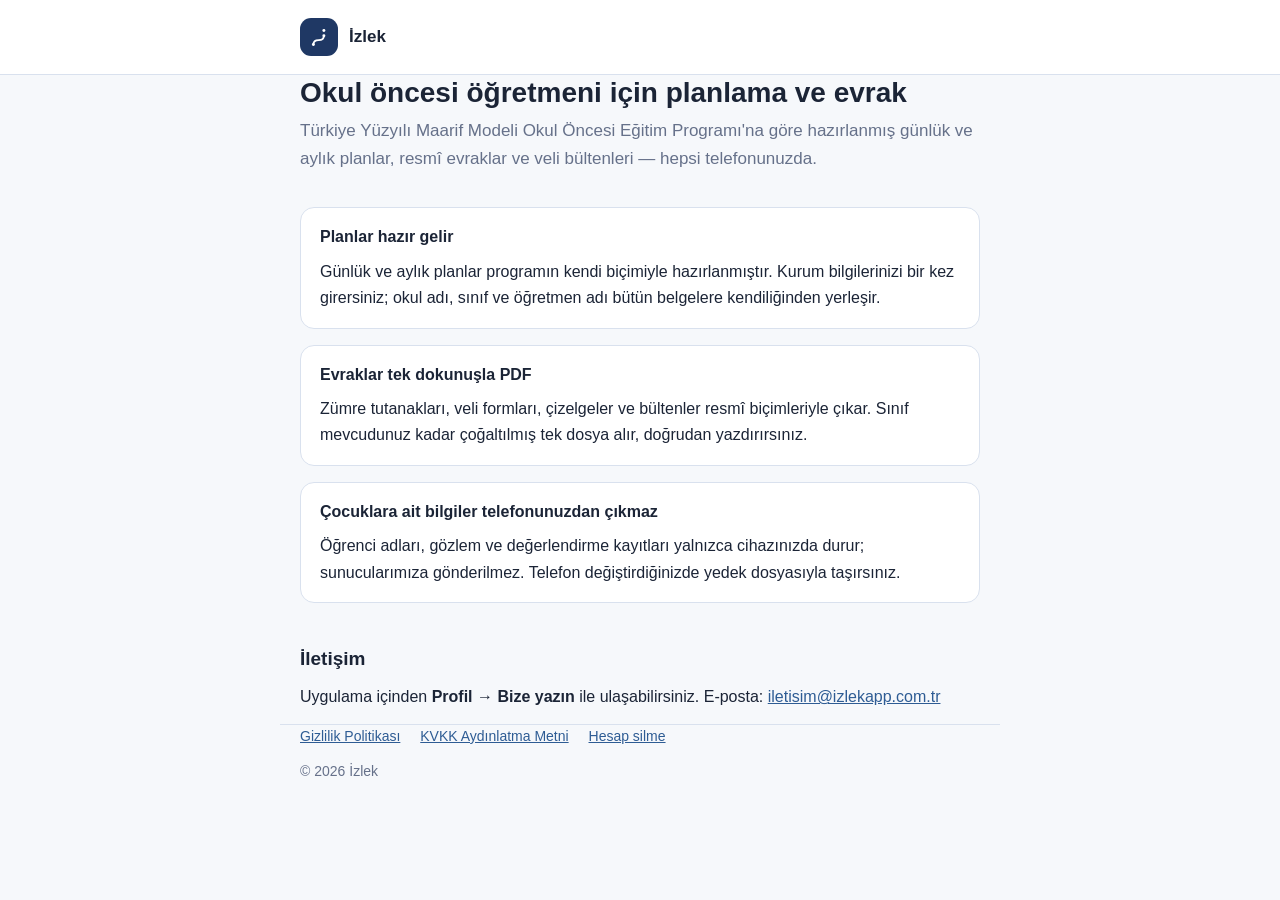
==== index.html @ 77b86e92 "Add files via upload" ====
<!DOCTYPE html>
<html lang="tr">
<head>
<meta charset="utf-8">
<meta name="viewport" content="width=device-width, initial-scale=1">
<title>İzlek · Okul öncesi planlama ve evrak</title>
<meta name="description" content="Türkiye Yüzyılı Maarif Modeli'ne uygun okul öncesi planlama ve evrak uygulaması.">
<link rel="stylesheet" href="/ortak.css">
<style>
  h1{font-size:28px}
  .giris{font-size:17px; color:var(--soluk); margin:0 0 34px}
  .kart h3{margin:0 0 8px; font-size:16px}
</style>
</head>
<body>

<header>
  <div class="kap">
    <a class="marka" href="/">
      <div class="simge">
        <!-- Geçici işaret: ilerleyen bir yol ve üzerindeki duraklar.
             Ozan'ın hazırladığı logo gelince değişecek. -->
        <svg width="21" height="21" viewBox="0 0 24 24" fill="none"
             stroke="#fff" stroke-width="2" stroke-linecap="round"
             stroke-linejoin="round" aria-hidden="true">
          <path d="M5 20c0-4 3-5 6-5s6-1 6-5"/>
          <circle cx="5" cy="20" r="1.7" fill="#fff" stroke="none"/>
          <circle cx="17" cy="10" r="1.7" fill="#fff" stroke="none"/>
          <circle cx="17" cy="4" r="1.7" fill="#fff" stroke="none"/>
        </svg>
      </div>
      <b>İzlek</b>
    </a>
  </div>
</header>

<main class="kap">

  <h1>Okul öncesi öğretmeni için planlama ve evrak</h1>
  <p class="giris">
    Türkiye Yüzyılı Maarif Modeli Okul Öncesi Eğitim Programı'na göre
    hazırlanmış günlük ve aylık planlar, resmî evraklar ve veli
    bültenleri — hepsi telefonunuzda.
  </p>

  <div class="kart">
    <h3>Planlar hazır gelir</h3>
    <p>
      Günlük ve aylık planlar programın kendi biçimiyle hazırlanmıştır.
      Kurum bilgilerinizi bir kez girersiniz; okul adı, sınıf ve
      öğretmen adı bütün belgelere kendiliğinden yerleşir.
    </p>
  </div>

  <div class="kart">
    <h3>Evraklar tek dokunuşla PDF</h3>
    <p>
      Zümre tutanakları, veli formları, çizelgeler ve bültenler resmî
      biçimleriyle çıkar. Sınıf mevcudunuz kadar çoğaltılmış tek dosya
      alır, doğrudan yazdırırsınız.
    </p>
  </div>

  <div class="kart">
    <h3>Çocuklara ait bilgiler telefonunuzdan çıkmaz</h3>
    <p>
      Öğrenci adları, gözlem ve değerlendirme kayıtları yalnızca
      cihazınızda durur; sunucularımıza gönderilmez. Telefon
      değiştirdiğinizde yedek dosyasıyla taşırsınız.
    </p>
  </div>

  <h2>İletişim</h2>
  <p>
    Uygulama içinden <b>Profil → Bize yazın</b> ile ulaşabilirsiniz.
    E-posta: <a href="mailto:iletisim@izlekapp.com.tr">iletisim@izlekapp.com.tr</a>
  </p>

</main>

<footer class="kap">
  <a href="/gizlilik.html">Gizlilik Politikası</a>
  <a href="/kvkk.html">KVKK Aydınlatma Metni</a>
  <a href="/hesap-silme.html">Hesap silme</a>
  <div style="margin-top:12px">© 2026 İzlek</div>
</footer>

</body>
</html>
---- ortak.css ----
:root{
  --ana:#1F3864; --ikincil:#2E5C94; --zemin:#F6F8FB; --kart:#FFFFFF;
  --kenar:#D9E1EE; --metin:#1B2436; --soluk:#66718A; --acik:#EEF2F8;
  --onay:#2F7D5D; --onayZemin:#E7F3ED; --onayKenar:#BFE0D0;
  --uyariZemin:#FDF3EA; --uyariKenar:#F0DCC4; --uyariMetin:#8A4E1C;
}
*{box-sizing:border-box}
body{
  margin:0; background:var(--zemin); color:var(--metin);
  font-family:-apple-system,BlinkMacSystemFont,"Segoe UI",Roboto,Arial,sans-serif;
  line-height:1.65; -webkit-font-smoothing:antialiased;
}
.kap{max-width:720px; margin:0 auto; padding:0 20px}
header{background:var(--kart); border-bottom:1px solid var(--kenar); padding:18px 0}
.marka{display:flex; align-items:center; gap:11px; text-decoration:none; color:inherit}
.simge{
  width:38px; height:38px; border-radius:11px; background:var(--ana);
  display:flex; align-items:center; justify-content:center; flex:none;
}
.marka b{font-size:17px; font-weight:600}
main{padding:38px 0 60px}
h1{font-size:26px; line-height:1.3; margin:0 0 6px}
.tarih{color:var(--soluk); font-size:14px; margin:0 0 30px}
h2{font-size:19px; margin:34px 0 10px; padding-top:6px}
h3{font-size:16px; margin:22px 0 8px}
p{margin:0 0 13px}
ul,ol{margin:0 0 13px; padding-left:22px}
li{margin-bottom:7px}
a{color:var(--ikincil)}
table{width:100%; border-collapse:collapse; margin:0 0 16px; font-size:14.5px}
th,td{text-align:left; padding:9px 11px; border:1px solid var(--kenar); vertical-align:top}
th{background:var(--acik); font-weight:600}
.sar{overflow-x:auto}
.kart{
  background:var(--kart); border:1px solid var(--kenar);
  border-radius:14px; padding:16px 19px; margin:0 0 16px;
}
.kart p:last-child{margin-bottom:0}
.vurgu{background:var(--onayZemin); border-color:var(--onayKenar)}
.dikkat{background:var(--uyariZemin); border-color:var(--uyariKenar)}
footer{border-top:1px solid var(--kenar); padding:26px 0 40px; color:var(--soluk); font-size:14px}
footer a{margin-right:16px; display:inline-block}
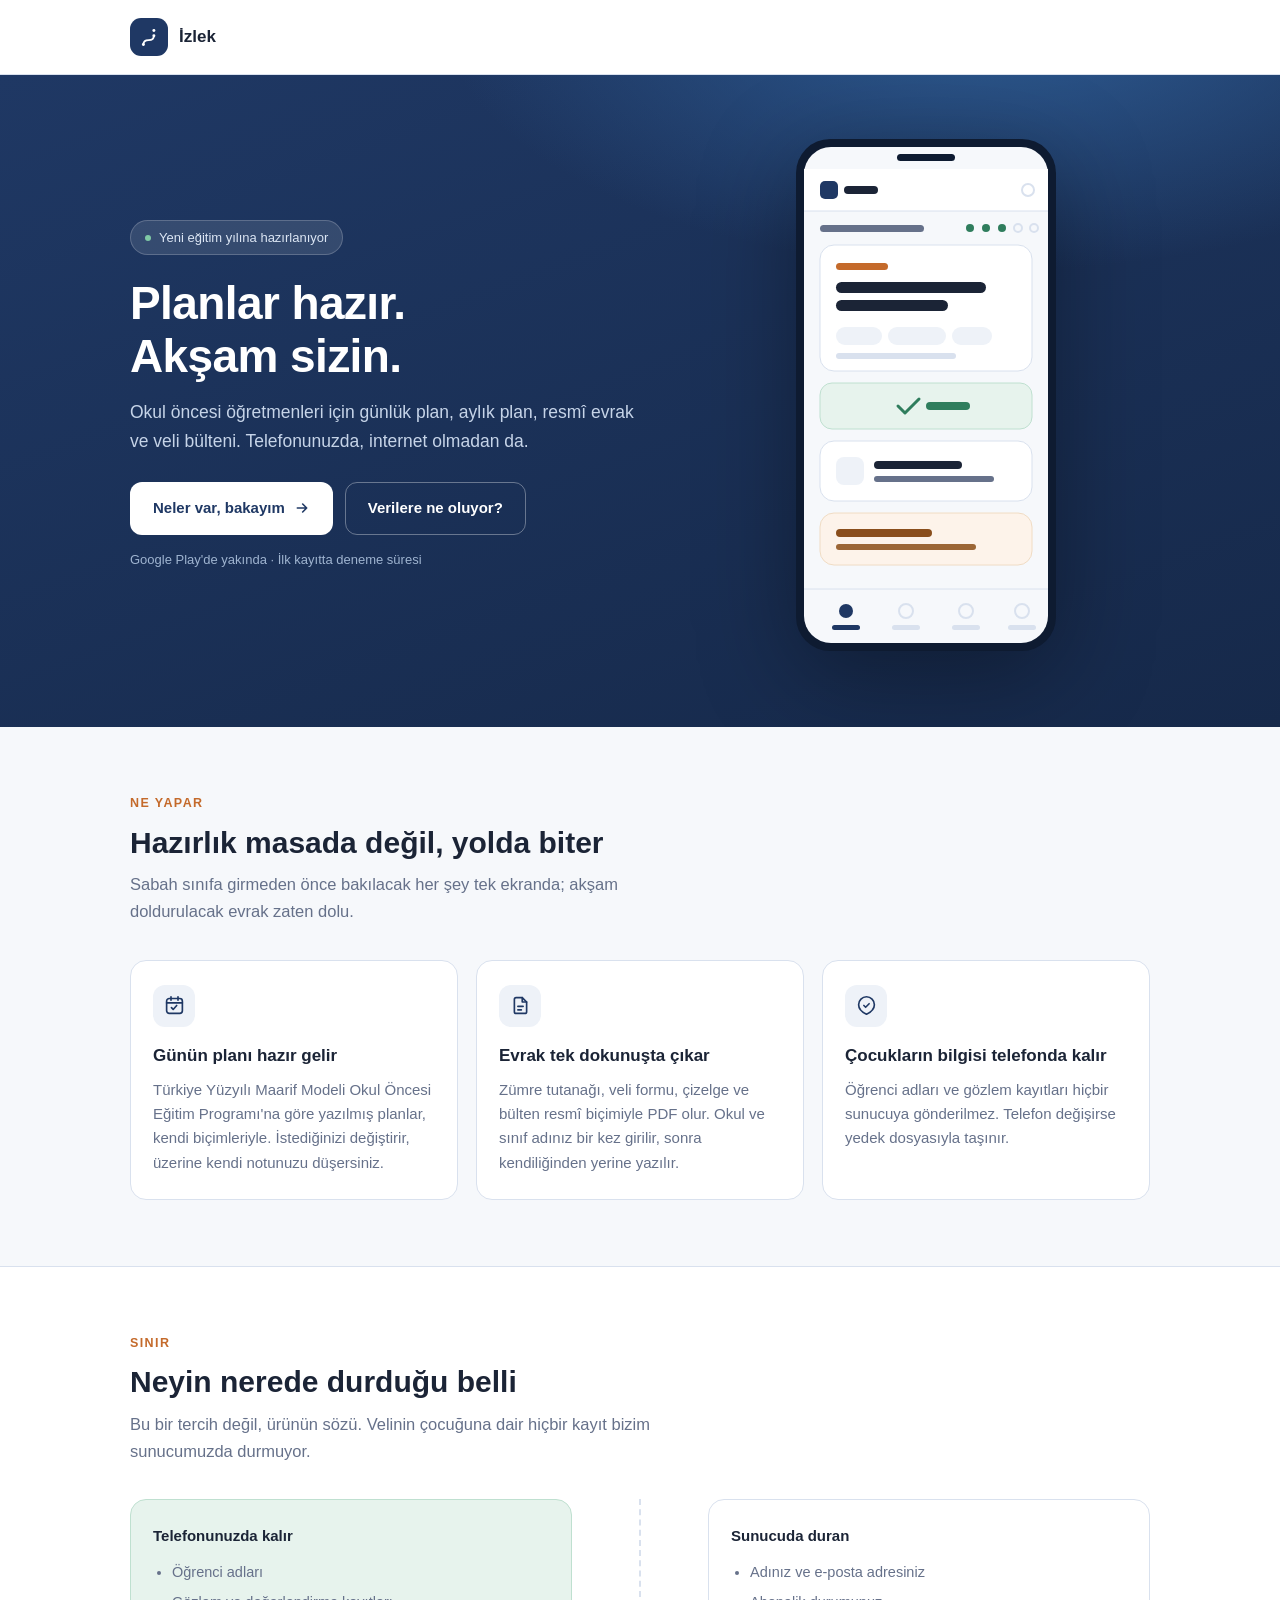
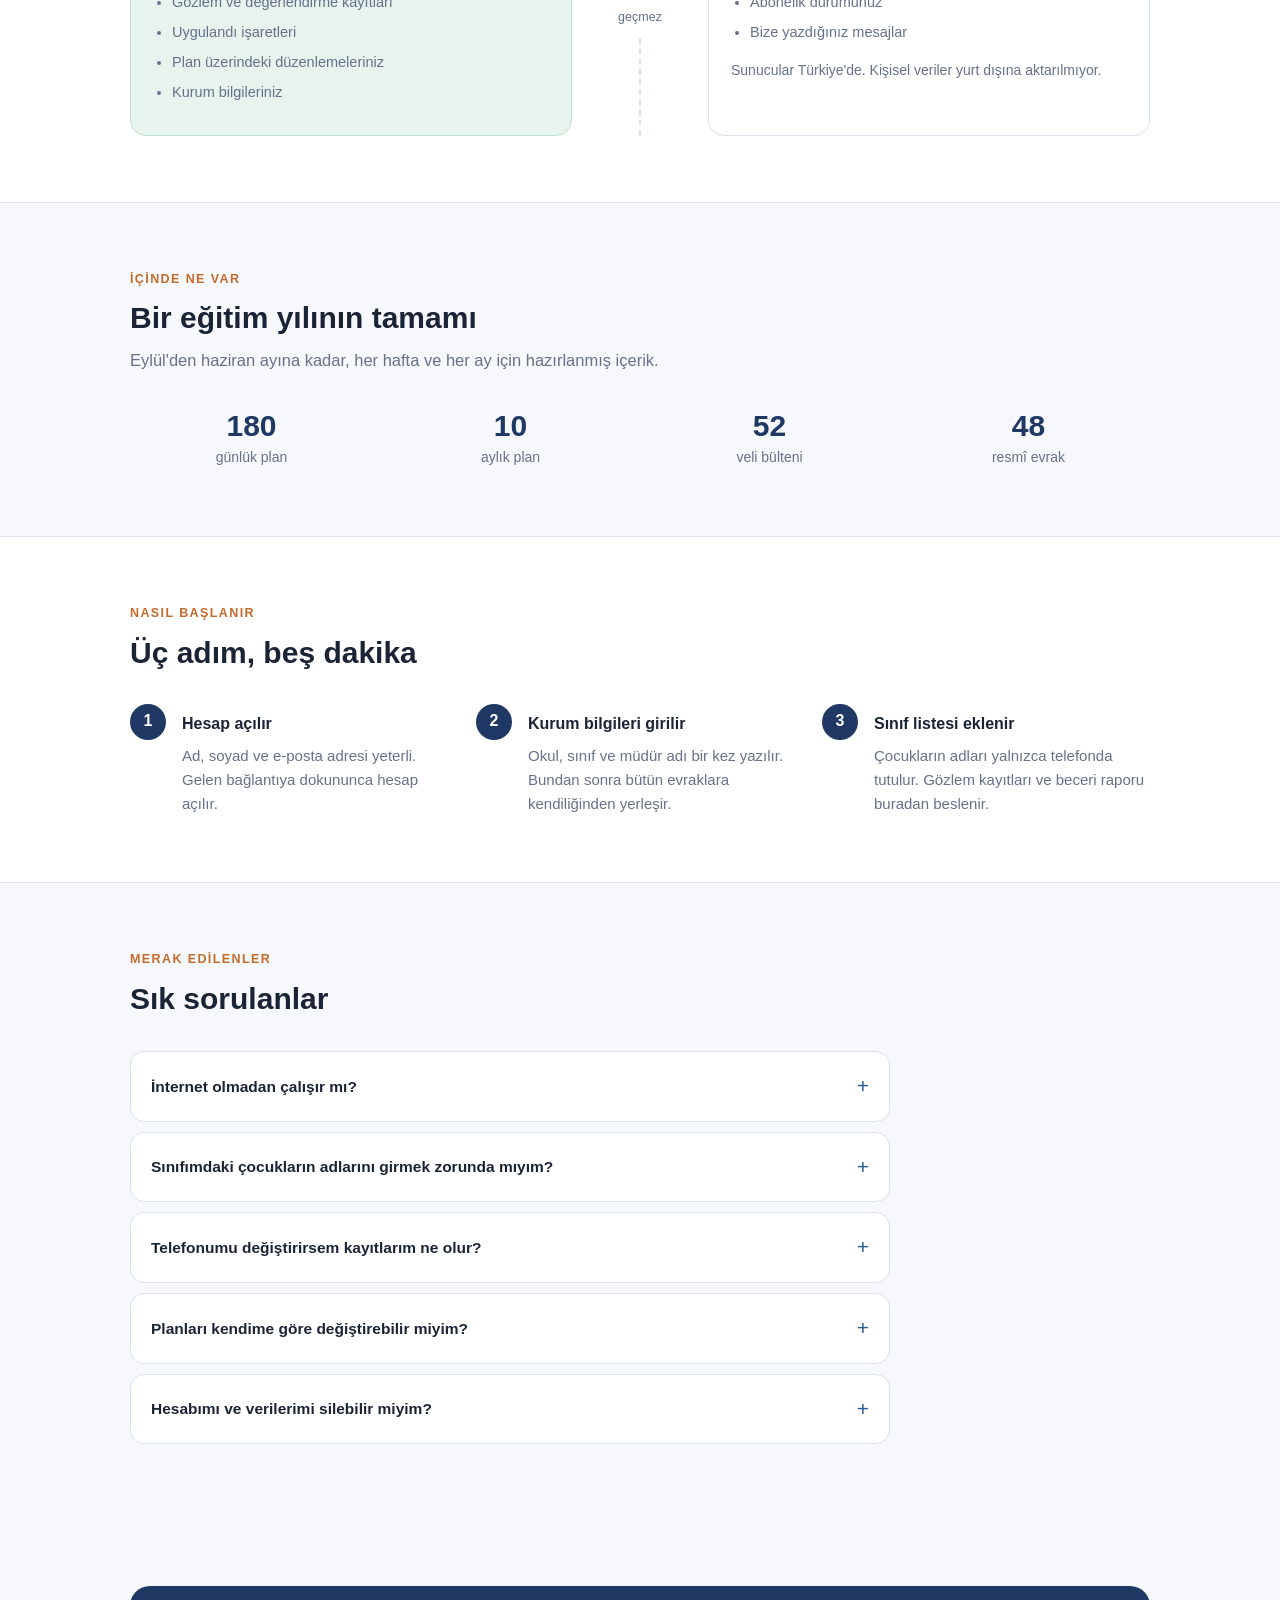
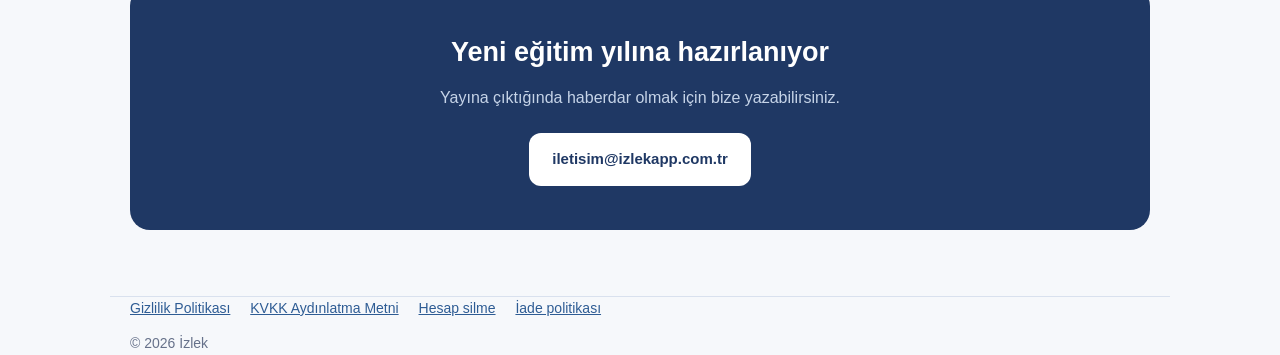
==== commit 40f43322: "Add files via upload" ====
--- a/index.html
+++ b/index.html
@@ -4,12 +4,188 @@
 <meta charset="utf-8">
 <meta name="viewport" content="width=device-width, initial-scale=1">
 <title>İzlek · Okul öncesi planlama ve evrak</title>
-<meta name="description" content="Türkiye Yüzyılı Maarif Modeli'ne uygun okul öncesi planlama ve evrak uygulaması.">
+<meta name="description" content="Okul öncesi öğretmenleri için günlük plan, aylık plan, resmî evrak ve veli bülteni. Çevrimdışı çalışır, çocuklara ait bilgiler telefondan çıkmaz.">
+<meta property="og:title" content="İzlek · Planlar hazır, akşam sizin">
+<meta property="og:description" content="Okul öncesi öğretmenleri için planlama ve evrak uygulaması.">
+<meta property="og:locale" content="tr_TR">
 <link rel="stylesheet" href="/ortak.css">
 <style>
-  h1{font-size:28px}
-  .giris{font-size:17px; color:var(--soluk); margin:0 0 34px}
-  .kart h3{margin:0 0 8px; font-size:16px}
+  /* Tanıtım sayfası belgelerden geniş: ölçüsü okumak değil,
+     bakmak üzerine. Diğer sayfalar 720 pikselde kalıyor. */
+  .kap{max-width:1060px}
+
+  :root{
+    --vurgu:#C46A2B;
+    --vurguZemin:#FDF3EA;
+    --gece:#16294A;
+  }
+
+  /* ---------- ÜST ALAN ---------- */
+  .kahraman{
+    background:
+      radial-gradient(900px 420px at 78% -10%, #2E5C94 0%, transparent 62%),
+      linear-gradient(160deg, #1F3864 0%, var(--gece) 100%);
+    color:#fff;
+    padding:62px 0 74px;
+    overflow:hidden;
+  }
+  .kahraman .kap{
+    display:grid;
+    grid-template-columns:1.08fr .92fr;
+    gap:44px;
+    align-items:center;
+  }
+  .kahraman h1{
+    font-size:clamp(30px, 4.4vw, 46px);
+    line-height:1.14;
+    letter-spacing:-.6px;
+    margin:0 0 16px;
+    color:#fff;
+  }
+  .kahraman .alt{
+    font-size:17.5px;
+    line-height:1.65;
+    color:#C6D4E8;
+    margin:0 0 26px;
+    max-width:30em;
+  }
+  .rozet{
+    display:inline-flex;
+    align-items:center;
+    gap:8px;
+    background:rgba(255,255,255,.11);
+    border:1px solid rgba(255,255,255,.2);
+    border-radius:999px;
+    padding:6px 14px;
+    font-size:13px;
+    color:#DCE6F4;
+    margin:0 0 22px;
+  }
+  .rozet span{
+    width:6px; height:6px; border-radius:50%;
+    background:#7FC9A5; flex:none;
+  }
+  .dugmeler{display:flex; flex-wrap:wrap; gap:12px; align-items:center}
+  .dugme{
+    display:inline-flex; align-items:center; gap:9px;
+    padding:13px 22px; border-radius:12px;
+    font-size:15px; font-weight:600; text-decoration:none;
+    border:1px solid transparent;
+  }
+  .dugme.dolu{background:#fff; color:var(--ana)}
+  .dugme.bos{border-color:rgba(255,255,255,.34); color:#fff}
+  .kucukNot{font-size:13px; color:#9FB4D0; margin:14px 0 0}
+
+  /* ---------- TELEFON ---------- */
+  .telefon{justify-self:center; filter:drop-shadow(0 24px 48px rgba(0,0,0,.34))}
+
+  /* ---------- BÖLÜMLER ---------- */
+  .bolum{padding:66px 0}
+  .bolum.acikZemin{background:var(--kart); border-block:1px solid var(--kenar)}
+  .basligi{max-width:34em; margin:0 0 34px}
+  .basligi h2{font-size:clamp(23px,2.6vw,30px); line-height:1.25; margin:0 0 10px; padding:0}
+  .basligi p{color:var(--soluk); font-size:16.5px; margin:0}
+  .etiket{
+    display:block; font-size:12.5px; font-weight:700; letter-spacing:1.4px;
+    text-transform:uppercase; color:var(--vurgu); margin:0 0 10px;
+  }
+
+  /* ---------- ÜÇLÜ ---------- */
+  .uclu{display:grid; grid-template-columns:repeat(3,1fr); gap:18px}
+  .oge{
+    background:var(--kart); border:1px solid var(--kenar);
+    border-radius:16px; padding:24px 22px;
+  }
+  .bolum.acikZemin .oge{background:var(--zemin)}
+  .oge .ikon{
+    width:42px; height:42px; border-radius:12px;
+    background:var(--acik); color:var(--ana);
+    display:flex; align-items:center; justify-content:center;
+    margin:0 0 15px;
+  }
+  .oge h3{font-size:17px; margin:0 0 8px}
+  .oge p{color:var(--soluk); font-size:15px; line-height:1.62; margin:0}
+
+  /* ---------- MAHREMİYET ---------- */
+  .sinir{
+    display:grid; grid-template-columns:1fr auto 1fr;
+    gap:20px; align-items:stretch;
+  }
+  .kutu{
+    background:var(--kart); border:1px solid var(--kenar);
+    border-radius:16px; padding:24px 22px;
+  }
+  .kutu.yesil{background:var(--onayZemin); border-color:var(--onayKenar)}
+  .kutu h4{margin:0 0 12px; font-size:15px}
+  .kutu ul{margin:0; padding-left:19px; color:var(--soluk); font-size:14.5px}
+  .kutu li{margin-bottom:6px}
+  .duvar{
+    display:flex; flex-direction:column; align-items:center;
+    justify-content:center; gap:10px; color:var(--soluk);
+    font-size:12.5px; text-align:center; width:96px;
+  }
+  .duvar .cizgi{
+    flex:1; width:0; border-left:2px dashed var(--kenar); min-height:26px;
+  }
+
+  /* ---------- SAYILAR ---------- */
+  .sayilar{display:grid; grid-template-columns:repeat(4,1fr); gap:16px; text-align:center}
+  .sayi b{display:block; font-size:30px; color:var(--ana); line-height:1.2}
+  .sayi span{font-size:14px; color:var(--soluk)}
+
+  /* ---------- ADIMLAR ---------- */
+  .adimlar{display:grid; grid-template-columns:repeat(3,1fr); gap:18px; counter-reset:adim}
+  .adim{position:relative; padding-left:52px}
+  .adim::before{
+    counter-increment:adim; content:counter(adim);
+    position:absolute; left:0; top:-2px;
+    width:36px; height:36px; border-radius:50%;
+    background:var(--ana); color:#fff;
+    display:flex; align-items:center; justify-content:center;
+    font-size:16px; font-weight:700;
+  }
+  .adim h3{font-size:16px; margin:5px 0 7px}
+  .adim p{color:var(--soluk); font-size:15px; line-height:1.6; margin:0}
+
+  /* ---------- SSS ---------- */
+  .sss{max-width:760px}
+  .sss details{
+    background:var(--kart); border:1px solid var(--kenar);
+    border-radius:14px; padding:0 20px; margin-bottom:10px;
+  }
+  .sss summary{
+    cursor:pointer; list-style:none; padding:17px 0;
+    font-weight:600; font-size:15.5px;
+    display:flex; justify-content:space-between; align-items:center; gap:14px;
+  }
+  .sss summary::-webkit-details-marker{display:none}
+  .sss summary::after{content:'+'; color:var(--ikincil); font-size:21px; font-weight:400}
+  .sss details[open] summary::after{content:'–'}
+  .sss details p{padding:0 0 17px; margin:0; color:var(--soluk); font-size:15px}
+
+  /* ---------- KAPANIŞ ---------- */
+  .kapanis{
+    background:var(--ana); color:#fff;
+    border-radius:20px; padding:44px 40px; text-align:center;
+  }
+  .kapanis h2{color:#fff; font-size:clamp(21px,2.4vw,27px); margin:0 0 10px; padding:0}
+  .kapanis p{color:#C6D4E8; margin:0 0 22px; font-size:16px}
+
+  @media (max-width:860px){
+    .kahraman{padding:44px 0 52px}
+    .kahraman .kap{grid-template-columns:1fr; gap:36px}
+    .telefon{order:2; max-width:260px}
+    .uclu, .adimlar, .sayilar{grid-template-columns:1fr}
+    .sayilar{gap:22px}
+    .sinir{grid-template-columns:1fr}
+    .duvar{width:auto; flex-direction:row; gap:14px}
+    .duvar .cizgi{
+      flex:1; height:0; min-height:0; width:auto;
+      border-left:0; border-top:2px dashed var(--kenar);
+    }
+    .bolum{padding:48px 0}
+    .kapanis{padding:34px 24px}
+  }
 </style>
 </head>
 <body>
@@ -34,54 +210,346 @@
   </div>
 </header>
 
-<main class="kap">
-
-  <h1>Okul öncesi öğretmeni için planlama ve evrak</h1>
-  <p class="giris">
-    Türkiye Yüzyılı Maarif Modeli Okul Öncesi Eğitim Programı'na göre
-    hazırlanmış günlük ve aylık planlar, resmî evraklar ve veli
-    bültenleri — hepsi telefonunuzda.
-  </p>
-
-  <div class="kart">
-    <h3>Planlar hazır gelir</h3>
-    <p>
-      Günlük ve aylık planlar programın kendi biçimiyle hazırlanmıştır.
-      Kurum bilgilerinizi bir kez girersiniz; okul adı, sınıf ve
-      öğretmen adı bütün belgelere kendiliğinden yerleşir.
-    </p>
-  </div>
-
-  <div class="kart">
-    <h3>Evraklar tek dokunuşla PDF</h3>
-    <p>
-      Zümre tutanakları, veli formları, çizelgeler ve bültenler resmî
-      biçimleriyle çıkar. Sınıf mevcudunuz kadar çoğaltılmış tek dosya
-      alır, doğrudan yazdırırsınız.
-    </p>
-  </div>
-
-  <div class="kart">
-    <h3>Çocuklara ait bilgiler telefonunuzdan çıkmaz</h3>
-    <p>
-      Öğrenci adları, gözlem ve değerlendirme kayıtları yalnızca
-      cihazınızda durur; sunucularımıza gönderilmez. Telefon
-      değiştirdiğinizde yedek dosyasıyla taşırsınız.
-    </p>
-  </div>
-
-  <h2>İletişim</h2>
-  <p>
-    Uygulama içinden <b>Profil → Bize yazın</b> ile ulaşabilirsiniz.
-    E-posta: <a href="mailto:iletisim@izlekapp.com.tr">iletisim@izlekapp.com.tr</a>
-  </p>
-
-</main>
+<!-- =============================================================
+     ÜST ALAN
+     ============================================================= -->
+<section class="kahraman">
+  <div class="kap">
+    <div>
+      <div class="rozet"><span></span> Yeni eğitim yılına hazırlanıyor</div>
+      <h1>Planlar hazır.<br>Akşam sizin.</h1>
+      <p class="alt">
+        Okul öncesi öğretmenleri için günlük plan, aylık plan, resmî
+        evrak ve veli bülteni. Telefonunuzda, internet olmadan da.
+      </p>
+      <div class="dugmeler">
+        <a class="dugme dolu" href="#nedir">
+          Neler var, bakayım
+          <svg width="16" height="16" viewBox="0 0 24 24" fill="none" stroke="currentColor"
+               stroke-width="2.4" stroke-linecap="round" stroke-linejoin="round" aria-hidden="true">
+            <path d="M5 12h14M13 6l6 6-6 6"/>
+          </svg>
+        </a>
+        <a class="dugme bos" href="#mahremiyet">Verilere ne oluyor?</a>
+      </div>
+      <p class="kucukNot">Google Play'de yakında · İlk kayıtta deneme süresi</p>
+    </div>
+
+    <!-- Uygulamanın Bugün ekranının sadeleştirilmiş hâli.
+         Gerçek ekran görüntüsü değil, çizim: mağaza görselleri
+         hazırlanınca burası onlarla değişecek. -->
+    <svg class="telefon" width="264" height="516" viewBox="0 0 264 516"
+         xmlns="http://www.w3.org/2000/svg" role="img"
+         aria-label="İzlek uygulamasının Bugün ekranının çizimi">
+      <rect x="2" y="2" width="260" height="512" rx="34" fill="#0E1B31"/>
+      <rect x="10" y="10" width="244" height="496" rx="27" fill="#F6F8FB"/>
+      <rect x="103" y="17" width="58" height="7" rx="3.5" fill="#0E1B31"/>
+
+      <!-- üst çubuk -->
+      <rect x="10" y="32" width="244" height="42" fill="#FFFFFF"/>
+      <rect x="26" y="44" width="18" height="18" rx="5" fill="#1F3864"/>
+      <rect x="50" y="49" width="34" height="8" rx="4" fill="#1B2436"/>
+      <circle cx="234" cy="53" r="6" fill="none" stroke="#D9E1EE" stroke-width="2"/>
+      <line x1="10" y1="74" x2="254" y2="74" stroke="#D9E1EE" stroke-width="1"/>
+
+      <!-- tarih şeridi -->
+      <rect x="26" y="88" width="104" height="7" rx="3.5" fill="#66718A"/>
+      <circle cx="176" cy="91" r="4" fill="#2F7D5D"/>
+      <circle cx="192" cy="91" r="4" fill="#2F7D5D"/>
+      <circle cx="208" cy="91" r="4" fill="#2F7D5D"/>
+      <circle cx="224" cy="91" r="4" fill="none" stroke="#D9E1EE" stroke-width="2"/>
+      <circle cx="240" cy="91" r="4" fill="none" stroke="#D9E1EE" stroke-width="2"/>
+
+      <!-- plan kartı -->
+      <rect x="26" y="108" width="212" height="126" rx="14" fill="#FFFFFF" stroke="#D9E1EE"/>
+      <rect x="42" y="126" width="52" height="7" rx="3.5" fill="#C46A2B"/>
+      <rect x="42" y="145" width="150" height="11" rx="5.5" fill="#1B2436"/>
+      <rect x="42" y="163" width="112" height="11" rx="5.5" fill="#1B2436"/>
+      <rect x="42" y="190" width="46" height="18" rx="9" fill="#EEF2F8"/>
+      <rect x="94" y="190" width="58" height="18" rx="9" fill="#EEF2F8"/>
+      <rect x="158" y="190" width="40" height="18" rx="9" fill="#EEF2F8"/>
+      <rect x="42" y="216" width="120" height="6" rx="3" fill="#D9E1EE"/>
+
+      <!-- uygulandı düğmesi -->
+      <rect x="26" y="246" width="212" height="46" rx="12" fill="#E7F3ED" stroke="#BFE0D0"/>
+      <path d="M104 269l7 7 14-14" fill="none" stroke="#2F7D5D"
+            stroke-width="3" stroke-linecap="round" stroke-linejoin="round"/>
+      <rect x="132" y="265" width="44" height="8" rx="4" fill="#2F7D5D"/>
+
+      <!-- bülten satırı -->
+      <rect x="26" y="304" width="212" height="60" rx="14" fill="#FFFFFF" stroke="#D9E1EE"/>
+      <rect x="42" y="320" width="28" height="28" rx="8" fill="#EEF2F8"/>
+      <rect x="80" y="324" width="88" height="8" rx="4" fill="#1B2436"/>
+      <rect x="80" y="339" width="120" height="6" rx="3" fill="#66718A"/>
+
+      <!-- yaklaşan hafta -->
+      <rect x="26" y="376" width="212" height="52" rx="14" fill="#FDF3EA" stroke="#F0DCC4"/>
+      <rect x="42" y="392" width="96" height="8" rx="4" fill="#8A4E1C"/>
+      <rect x="42" y="407" width="140" height="6" rx="3" fill="#9C6636"/>
+
+      <!-- alt menü -->
+      <line x1="10" y1="452" x2="254" y2="452" stroke="#D9E1EE" stroke-width="1"/>
+      <circle cx="52" cy="474" r="7" fill="#1F3864"/>
+      <circle cx="112" cy="474" r="7" fill="none" stroke="#D9E1EE" stroke-width="2"/>
+      <circle cx="172" cy="474" r="7" fill="none" stroke="#D9E1EE" stroke-width="2"/>
+      <circle cx="228" cy="474" r="7" fill="none" stroke="#D9E1EE" stroke-width="2"/>
+      <rect x="38" y="488" width="28" height="5" rx="2.5" fill="#1F3864"/>
+      <rect x="98" y="488" width="28" height="5" rx="2.5" fill="#D9E1EE"/>
+      <rect x="158" y="488" width="28" height="5" rx="2.5" fill="#D9E1EE"/>
+      <rect x="214" y="488" width="28" height="5" rx="2.5" fill="#D9E1EE"/>
+    </svg>
+  </div>
+</section>
+
+<!-- =============================================================
+     ÜÇ SÖZ
+     ============================================================= -->
+<section class="bolum" id="nedir">
+  <div class="kap">
+    <div class="basligi">
+      <span class="etiket">Ne yapar</span>
+      <h2>Hazırlık masada değil, yolda biter</h2>
+      <p>
+        Sabah sınıfa girmeden önce bakılacak her şey tek ekranda;
+        akşam doldurulacak evrak zaten dolu.
+      </p>
+    </div>
+
+    <div class="uclu">
+      <div class="oge">
+        <div class="ikon">
+          <svg width="21" height="21" viewBox="0 0 24 24" fill="none" stroke="currentColor"
+               stroke-width="1.9" stroke-linecap="round" stroke-linejoin="round" aria-hidden="true">
+            <rect x="3" y="4" width="18" height="17" rx="3"/>
+            <path d="M3 9h18M8 2v4M16 2v4"/>
+            <path d="M8.5 14.5l2 2 4-4.5"/>
+          </svg>
+        </div>
+        <h3>Günün planı hazır gelir</h3>
+        <p>
+          Türkiye Yüzyılı Maarif Modeli Okul Öncesi Eğitim Programı'na
+          göre yazılmış planlar, kendi biçimleriyle. İstediğinizi
+          değiştirir, üzerine kendi notunuzu düşersiniz.
+        </p>
+      </div>
+
+      <div class="oge">
+        <div class="ikon">
+          <svg width="21" height="21" viewBox="0 0 24 24" fill="none" stroke="currentColor"
+               stroke-width="1.9" stroke-linecap="round" stroke-linejoin="round" aria-hidden="true">
+            <path d="M14 3H7a2 2 0 0 0-2 2v14a2 2 0 0 0 2 2h10a2 2 0 0 0 2-2V8z"/>
+            <path d="M14 3v5h5M9 13h6M9 17h4"/>
+          </svg>
+        </div>
+        <h3>Evrak tek dokunuşta çıkar</h3>
+        <p>
+          Zümre tutanağı, veli formu, çizelge ve bülten resmî
+          biçimiyle PDF olur. Okul ve sınıf adınız bir kez girilir,
+          sonra kendiliğinden yerine yazılır.
+        </p>
+      </div>
+
+      <div class="oge">
+        <div class="ikon">
+          <svg width="21" height="21" viewBox="0 0 24 24" fill="none" stroke="currentColor"
+               stroke-width="1.9" stroke-linecap="round" stroke-linejoin="round" aria-hidden="true">
+            <path d="M12 2a9 9 0 0 0-9 9c0 5 4 8.5 9 11 5-2.5 9-6 9-11a9 9 0 0 0-9-9z"/>
+            <path d="M9 12l2 2 4-4"/>
+          </svg>
+        </div>
+        <h3>Çocukların bilgisi telefonda kalır</h3>
+        <p>
+          Öğrenci adları ve gözlem kayıtları hiçbir sunucuya
+          gönderilmez. Telefon değişirse yedek dosyasıyla taşınır.
+        </p>
+      </div>
+    </div>
+  </div>
+</section>
+
+<!-- =============================================================
+     MAHREMİYET
+     ============================================================= -->
+<section class="bolum acikZemin" id="mahremiyet">
+  <div class="kap">
+    <div class="basligi">
+      <span class="etiket">Sınır</span>
+      <h2>Neyin nerede durduğu belli</h2>
+      <p>
+        Bu bir tercih değil, ürünün sözü. Velinin çocuğuna dair hiçbir
+        kayıt bizim sunucumuzda durmuyor.
+      </p>
+    </div>
+
+    <div class="sinir">
+      <div class="kutu yesil">
+        <h4>Telefonunuzda kalır</h4>
+        <ul>
+          <li>Öğrenci adları</li>
+          <li>Gözlem ve değerlendirme kayıtları</li>
+          <li>Uygulandı işaretleri</li>
+          <li>Plan üzerindeki düzenlemeleriniz</li>
+          <li>Kurum bilgileriniz</li>
+        </ul>
+      </div>
+
+      <div class="duvar" aria-hidden="true">
+        <div class="cizgi"></div>
+        <div>geçmez</div>
+        <div class="cizgi"></div>
+      </div>
+
+      <div class="kutu">
+        <h4>Sunucuda duran</h4>
+        <ul>
+          <li>Adınız ve e-posta adresiniz</li>
+          <li>Abonelik durumunuz</li>
+          <li>Bize yazdığınız mesajlar</li>
+        </ul>
+        <p style="margin:14px 0 0; font-size:14px; color:var(--soluk)">
+          Sunucular Türkiye'de. Kişisel veriler yurt dışına
+          aktarılmıyor.
+        </p>
+      </div>
+    </div>
+  </div>
+</section>
+
+<!-- =============================================================
+     İÇİNDEKİLER
+     ============================================================= -->
+<section class="bolum">
+  <div class="kap">
+    <div class="basligi">
+      <span class="etiket">İçinde ne var</span>
+      <h2>Bir eğitim yılının tamamı</h2>
+      <p>
+        Eylül'den haziran ayına kadar, her hafta ve her ay için
+        hazırlanmış içerik.
+      </p>
+    </div>
+
+    <div class="sayilar">
+      <div class="sayi"><b>180</b><span>günlük plan</span></div>
+      <div class="sayi"><b>10</b><span>aylık plan</span></div>
+      <div class="sayi"><b>52</b><span>veli bülteni</span></div>
+      <div class="sayi"><b>48</b><span>resmî evrak</span></div>
+    </div>
+  </div>
+</section>
+
+<!-- =============================================================
+     NASIL BAŞLANIR
+     ============================================================= -->
+<section class="bolum acikZemin">
+  <div class="kap">
+    <div class="basligi">
+      <span class="etiket">Nasıl başlanır</span>
+      <h2>Üç adım, beş dakika</h2>
+    </div>
+
+    <div class="adimlar">
+      <div class="adim">
+        <h3>Hesap açılır</h3>
+        <p>
+          Ad, soyad ve e-posta adresi yeterli. Gelen bağlantıya
+          dokununca hesap açılır.
+        </p>
+      </div>
+      <div class="adim">
+        <h3>Kurum bilgileri girilir</h3>
+        <p>
+          Okul, sınıf ve müdür adı bir kez yazılır. Bundan sonra
+          bütün evraklara kendiliğinden yerleşir.
+        </p>
+      </div>
+      <div class="adim">
+        <h3>Sınıf listesi eklenir</h3>
+        <p>
+          Çocukların adları yalnızca telefonda tutulur. Gözlem
+          kayıtları ve beceri raporu buradan beslenir.
+        </p>
+      </div>
+    </div>
+  </div>
+</section>
+
+<!-- =============================================================
+     SSS
+     ============================================================= -->
+<section class="bolum">
+  <div class="kap">
+    <div class="basligi">
+      <span class="etiket">Merak edilenler</span>
+      <h2>Sık sorulanlar</h2>
+    </div>
+
+    <div class="sss">
+      <details>
+        <summary>İnternet olmadan çalışır mı?</summary>
+        <p>
+          Evet. Planlar, evraklar ve PDF üretimi çevrimdışı çalışır.
+          İnternet yalnızca hesap açarken, giriş yaparken ve yeni ay
+          içeriği inerken gerekir.
+        </p>
+      </details>
+      <details>
+        <summary>Sınıfımdaki çocukların adlarını girmek zorunda mıyım?</summary>
+        <p>
+          Hayır. Sınıf listesi yalnızca gözlem kayıtları ve beceri
+          raporu için gerekir. Girmeseniz de planlara, evraklara ve
+          bültenlere erişirsiniz.
+        </p>
+      </details>
+      <details>
+        <summary>Telefonumu değiştirirsem kayıtlarım ne olur?</summary>
+        <p>
+          Uygulamadan bir yedek dosyası alırsınız, yeni telefonda o
+          dosyayı geri yüklersiniz. Yedek dosyası sizde durur;
+          bize gönderilmez.
+        </p>
+      </details>
+      <details>
+        <summary>Planları kendime göre değiştirebilir miyim?</summary>
+        <p>
+          Evet. Her günlük planın üzerinde düzenleme yapabilirsiniz.
+          Değişiklikleriniz kaydedilir ve çıktıda yer alır.
+        </p>
+      </details>
+      <details>
+        <summary>Hesabımı ve verilerimi silebilir miyim?</summary>
+        <p>
+          Evet. Uygulamadan <b>Profil → Ayarlar → Verilerimi sil</b>
+          yolunu izlemeniz yeterli. Ayrıntılar
+          <a href="/hesap-silme.html">hesap silme sayfasında</a>.
+        </p>
+      </details>
+    </div>
+  </div>
+</section>
+
+<!-- =============================================================
+     KAPANIŞ
+     ============================================================= -->
+<section class="bolum">
+  <div class="kap">
+    <div class="kapanis">
+      <h2>Yeni eğitim yılına hazırlanıyor</h2>
+      <p>
+        Yayına çıktığında haberdar olmak için bize yazabilirsiniz.
+      </p>
+      <a class="dugme dolu" href="mailto:iletisim@izlekapp.com.tr?subject=%C4%B0zlek%20hakk%C4%B1nda">
+        iletisim@izlekapp.com.tr
+      </a>
+    </div>
+  </div>
+</section>
 
 <footer class="kap">
   <a href="/gizlilik.html">Gizlilik Politikası</a>
   <a href="/kvkk.html">KVKK Aydınlatma Metni</a>
   <a href="/hesap-silme.html">Hesap silme</a>
+  <a href="/iade.html">İade politikası</a>
   <div style="margin-top:12px">© 2026 İzlek</div>
 </footer>
 
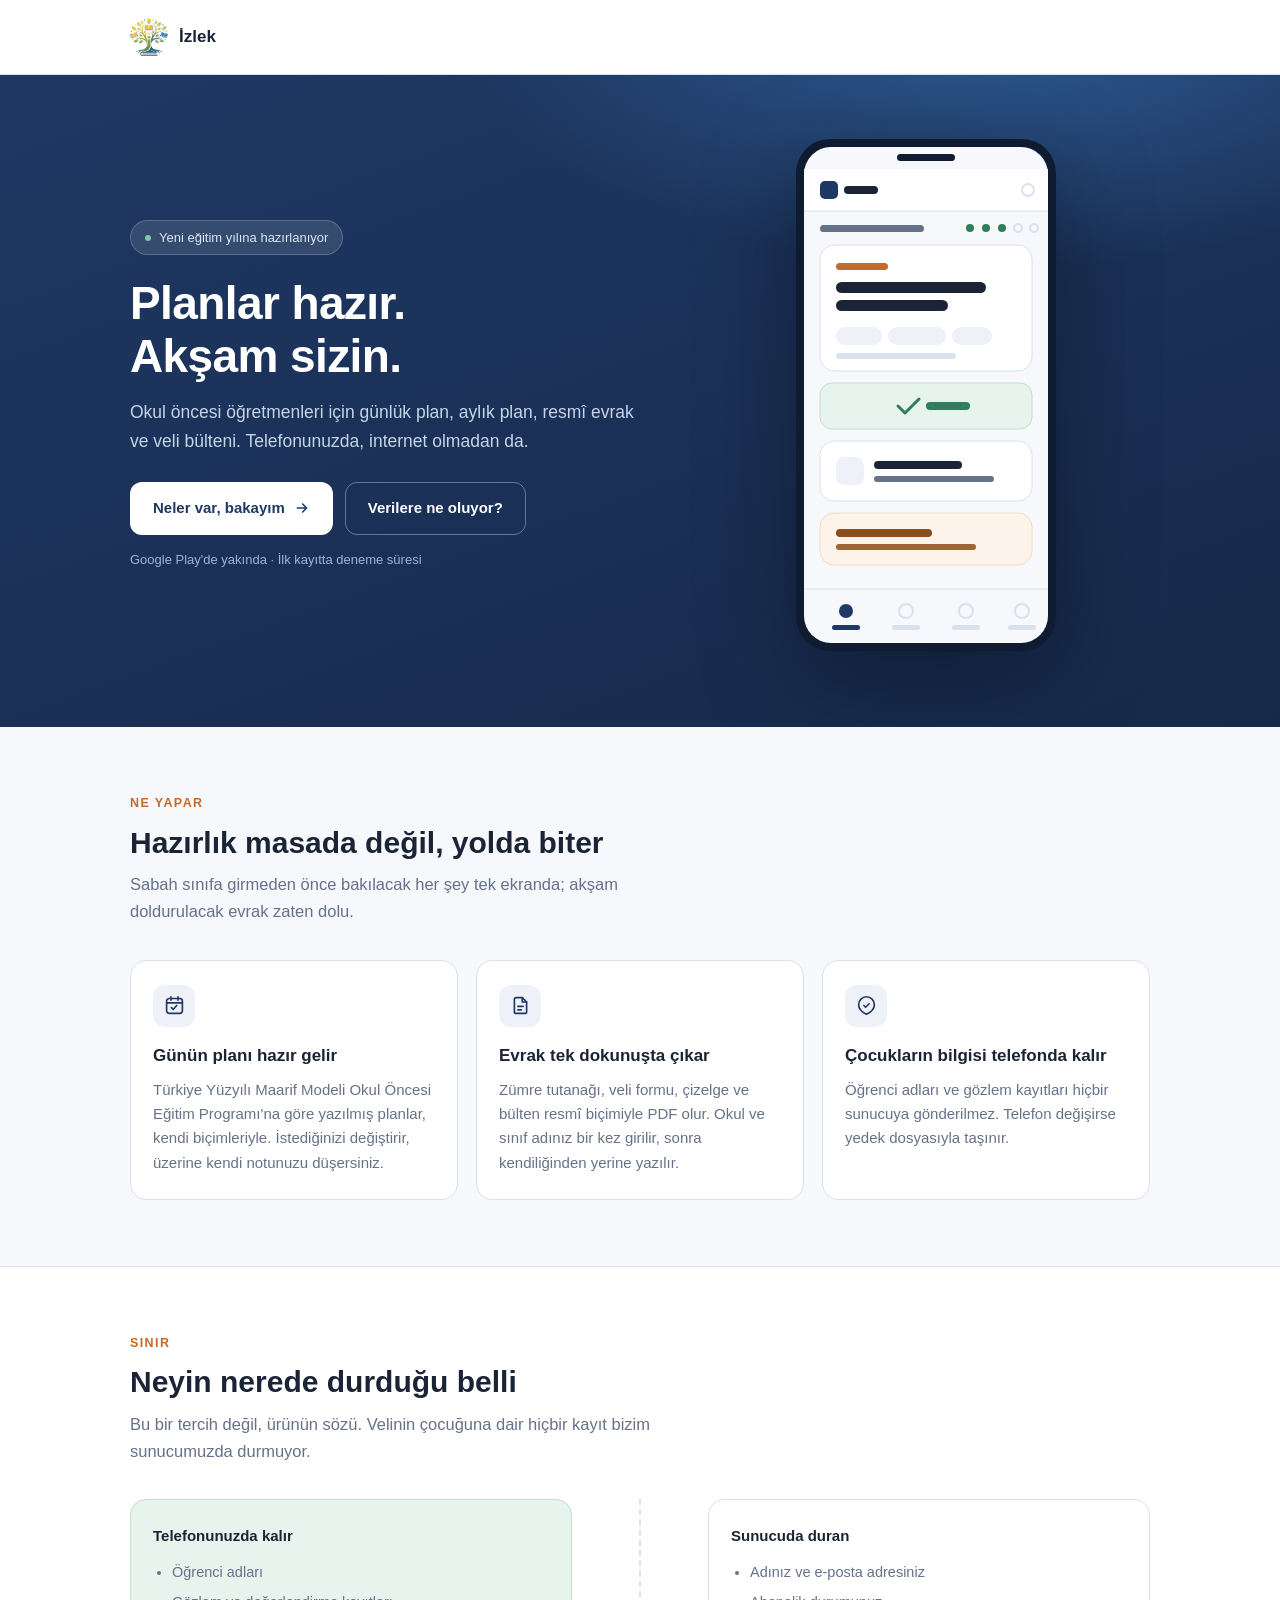
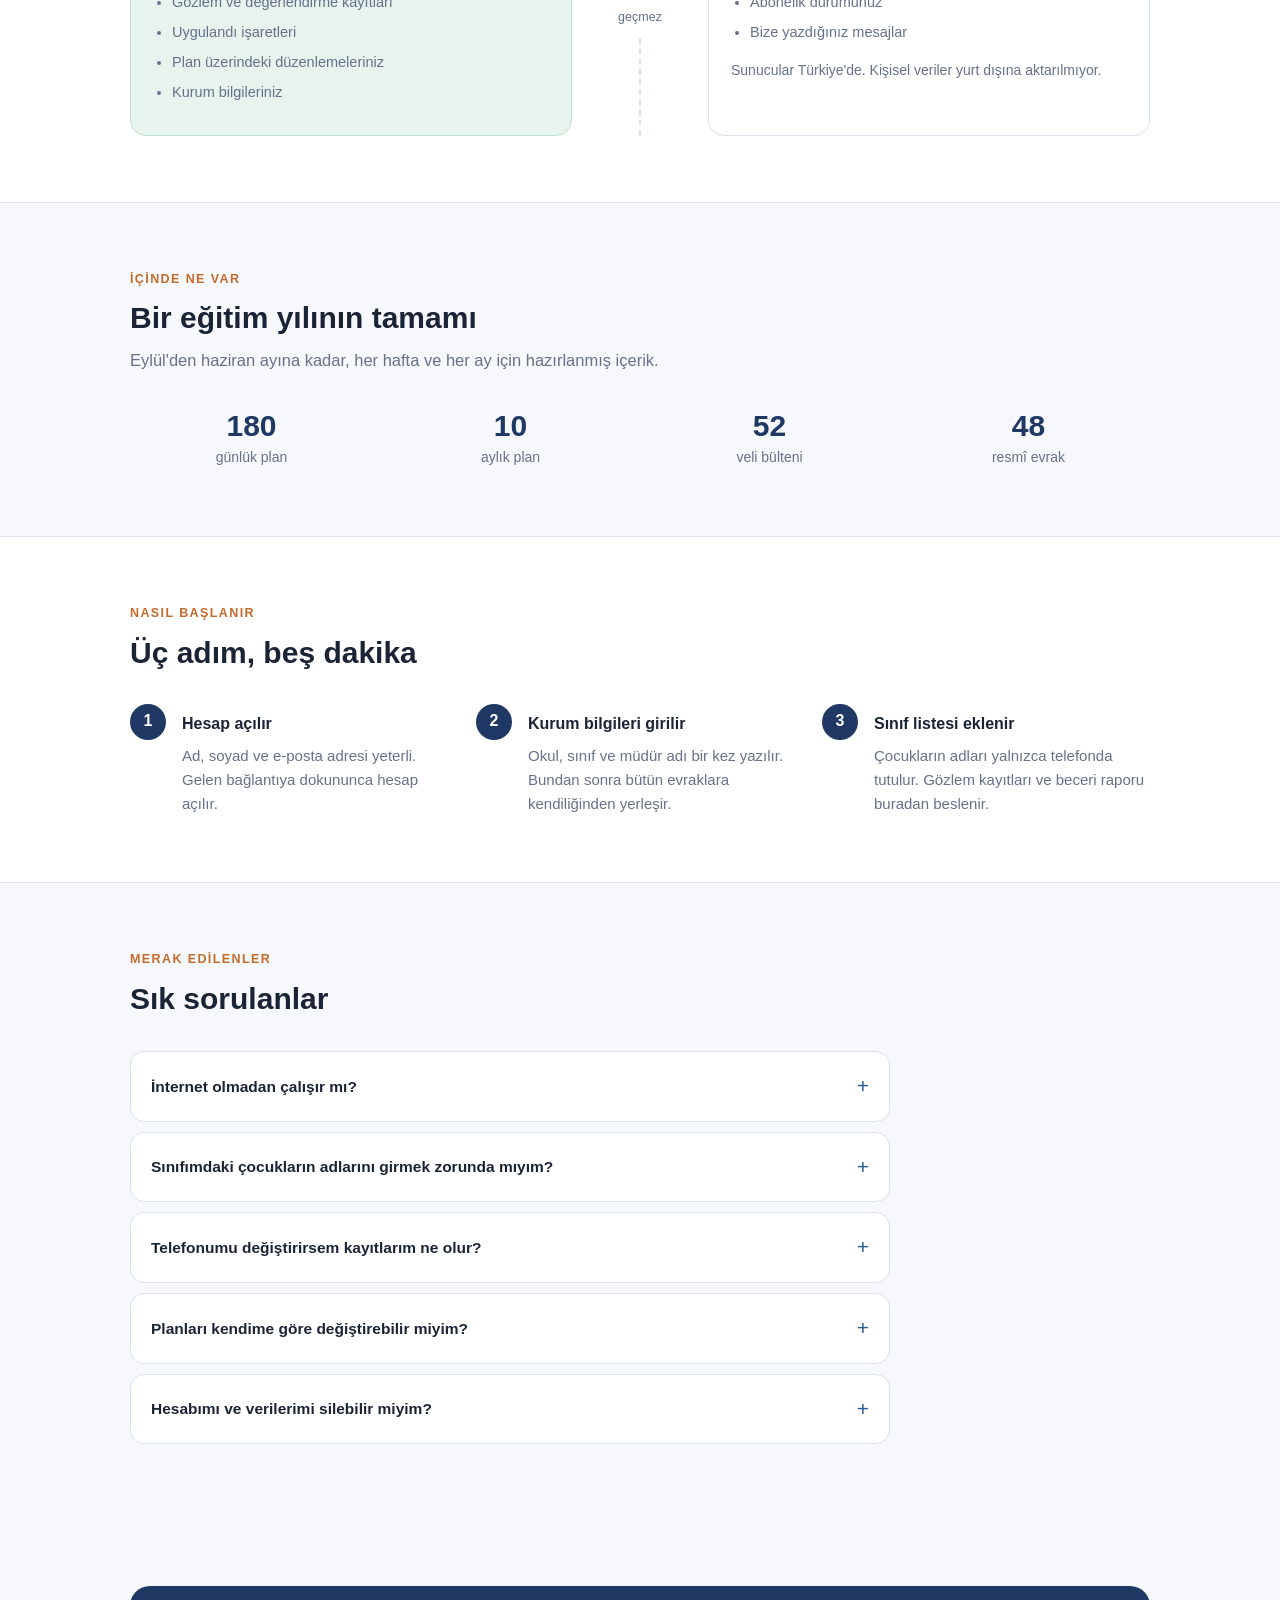
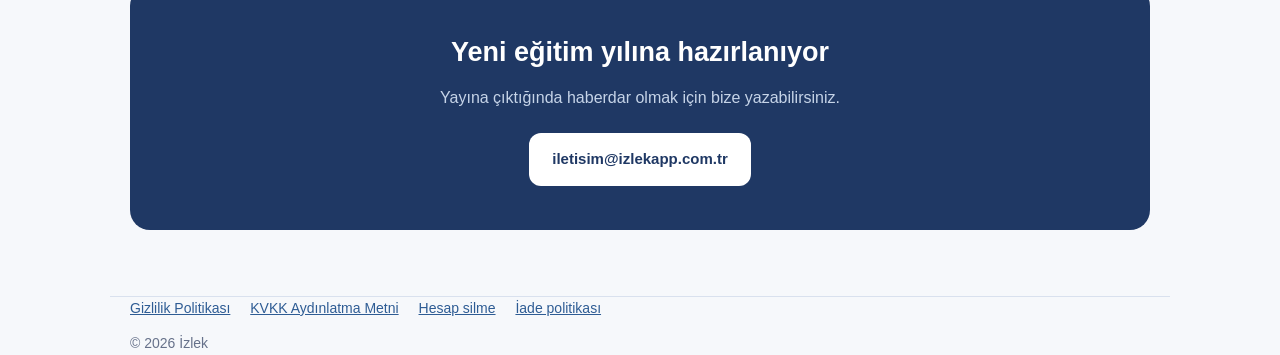
==== commit dda508b9: "Add files via upload" ====
--- a/index.html
+++ b/index.html
@@ -8,6 +8,9 @@
 <meta property="og:title" content="İzlek · Planlar hazır, akşam sizin">
 <meta property="og:description" content="Okul öncesi öğretmenleri için planlama ve evrak uygulaması.">
 <meta property="og:locale" content="tr_TR">
+<meta property="og:image" content="https://izlekapp.com.tr/izlek-simge@2x.png">
+<link rel="icon" href="/favicon.ico" sizes="any">
+<link rel="apple-touch-icon" href="/apple-touch-icon.png">
 <link rel="stylesheet" href="/ortak.css">
 <style>
   /* Tanıtım sayfası belgelerden geniş: ölçüsü okumak değil,
@@ -193,18 +196,9 @@
 <header>
   <div class="kap">
     <a class="marka" href="/">
-      <div class="simge">
-        <!-- Geçici işaret: ilerleyen bir yol ve üzerindeki duraklar.
-             Ozan'ın hazırladığı logo gelince değişecek. -->
-        <svg width="21" height="21" viewBox="0 0 24 24" fill="none"
-             stroke="#fff" stroke-width="2" stroke-linecap="round"
-             stroke-linejoin="round" aria-hidden="true">
-          <path d="M5 20c0-4 3-5 6-5s6-1 6-5"/>
-          <circle cx="5" cy="20" r="1.7" fill="#fff" stroke="none"/>
-          <circle cx="17" cy="10" r="1.7" fill="#fff" stroke="none"/>
-          <circle cx="17" cy="4" r="1.7" fill="#fff" stroke="none"/>
-        </svg>
-      </div>
+      <img class="simge" src="/izlek-simge.png"
+           srcset="/izlek-simge.png 1x, /izlek-simge@2x.png 2x"
+           width="38" height="38" alt="">
       <b>İzlek</b>
     </a>
   </div>
--- a/ortak.css
+++ b/ortak.css
@@ -13,10 +13,9 @@
 .kap{max-width:720px; margin:0 auto; padding:0 20px}
 header{background:var(--kart); border-bottom:1px solid var(--kenar); padding:18px 0}
 .marka{display:flex; align-items:center; gap:11px; text-decoration:none; color:inherit}
-.simge{
-  width:38px; height:38px; border-radius:11px; background:var(--ana);
-  display:flex; align-items:center; justify-content:center; flex:none;
-}
+/* Logo kendi renklerini taşıyor; altına kutu koymuyoruz.
+   Lacivert zeminde gövdesindeki kitap ve kökler kayboluyordu. */
+.simge{width:38px; height:38px; flex:none; display:block}
 .marka b{font-size:17px; font-weight:600}
 main{padding:38px 0 60px}
 h1{font-size:26px; line-height:1.3; margin:0 0 6px}
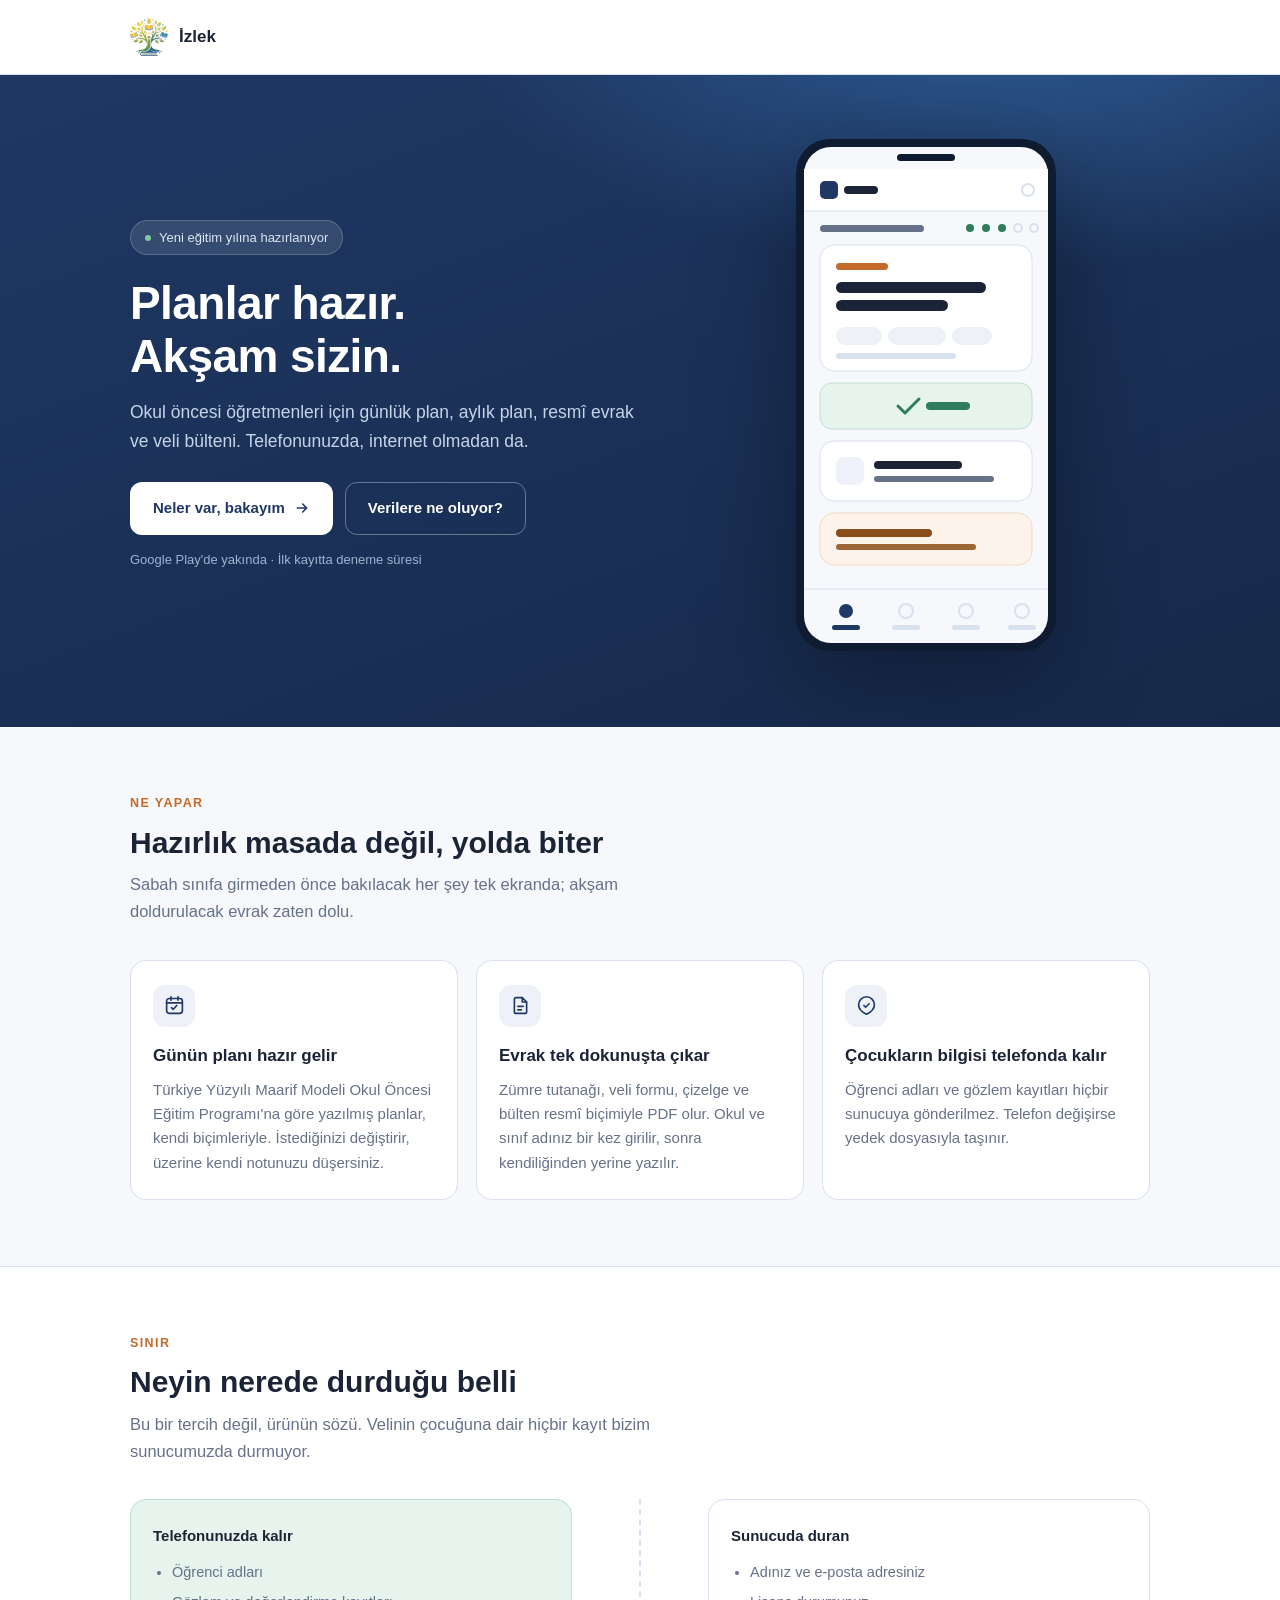
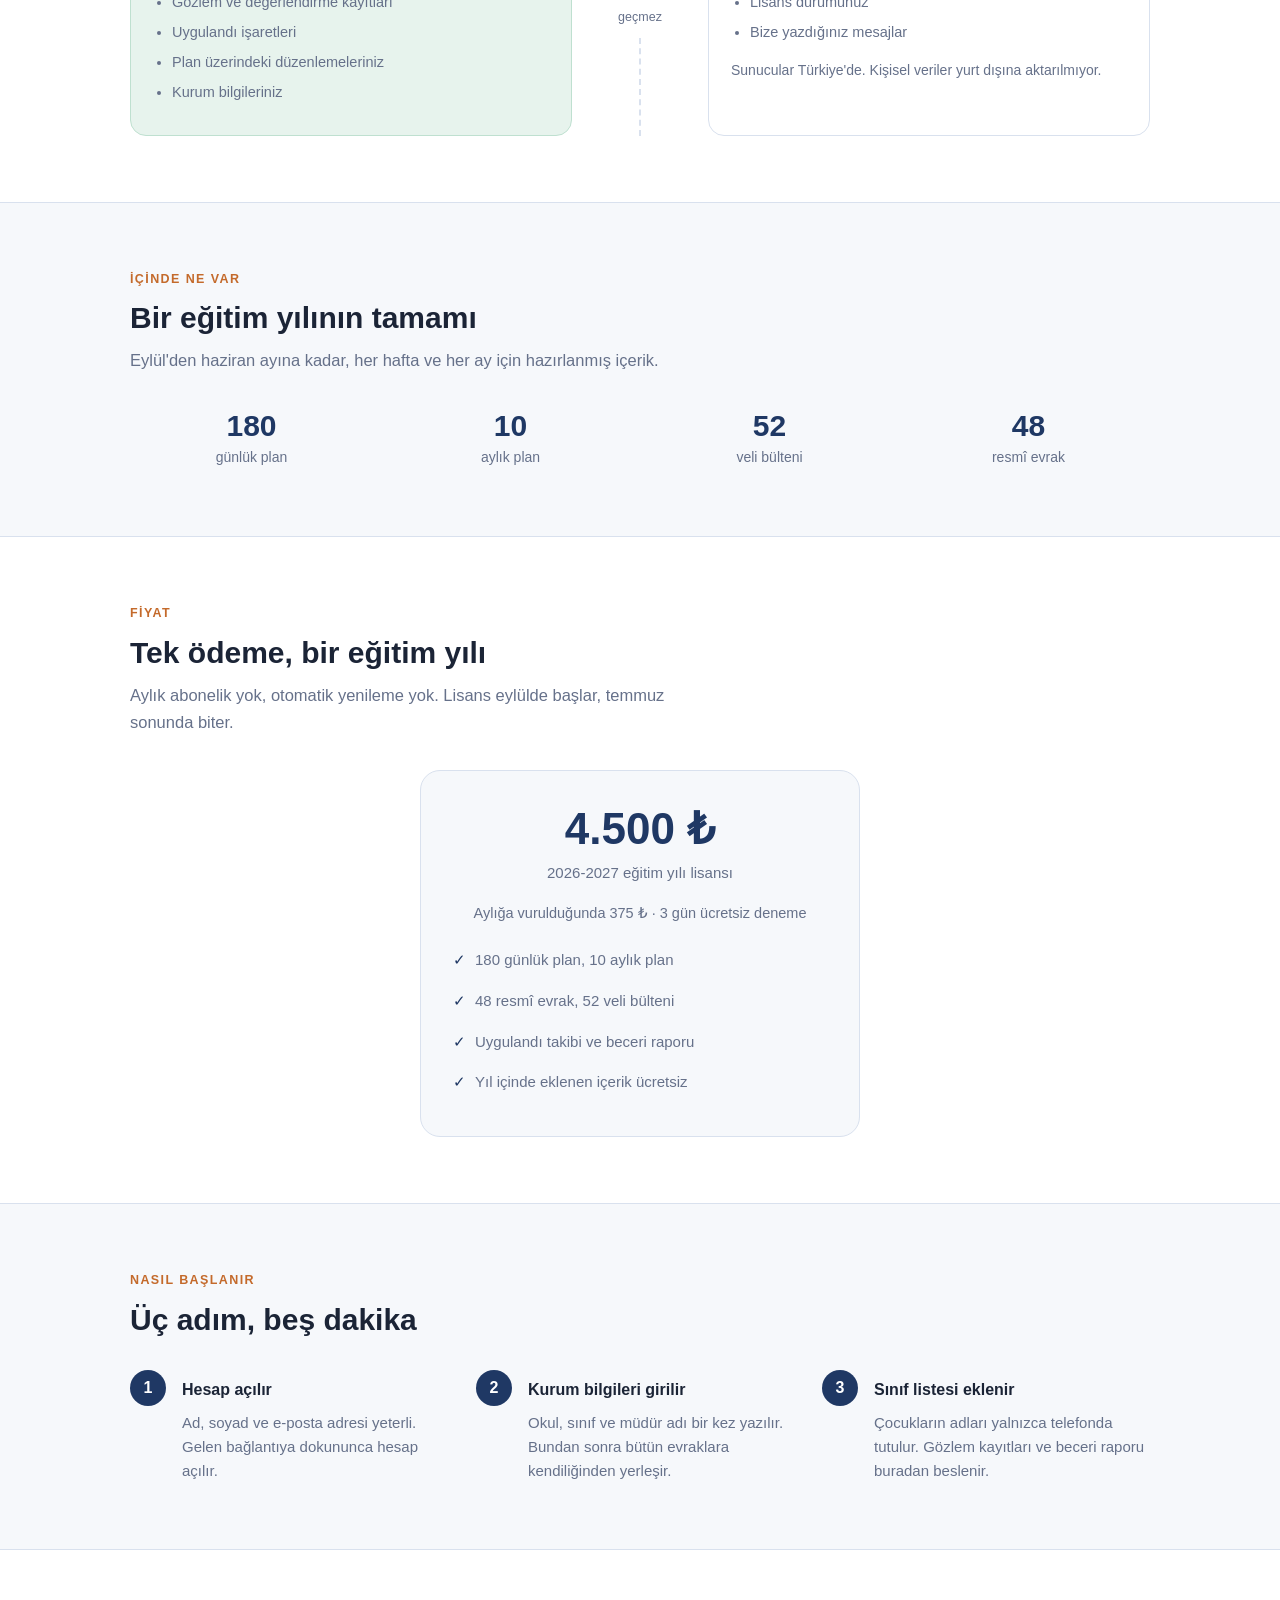
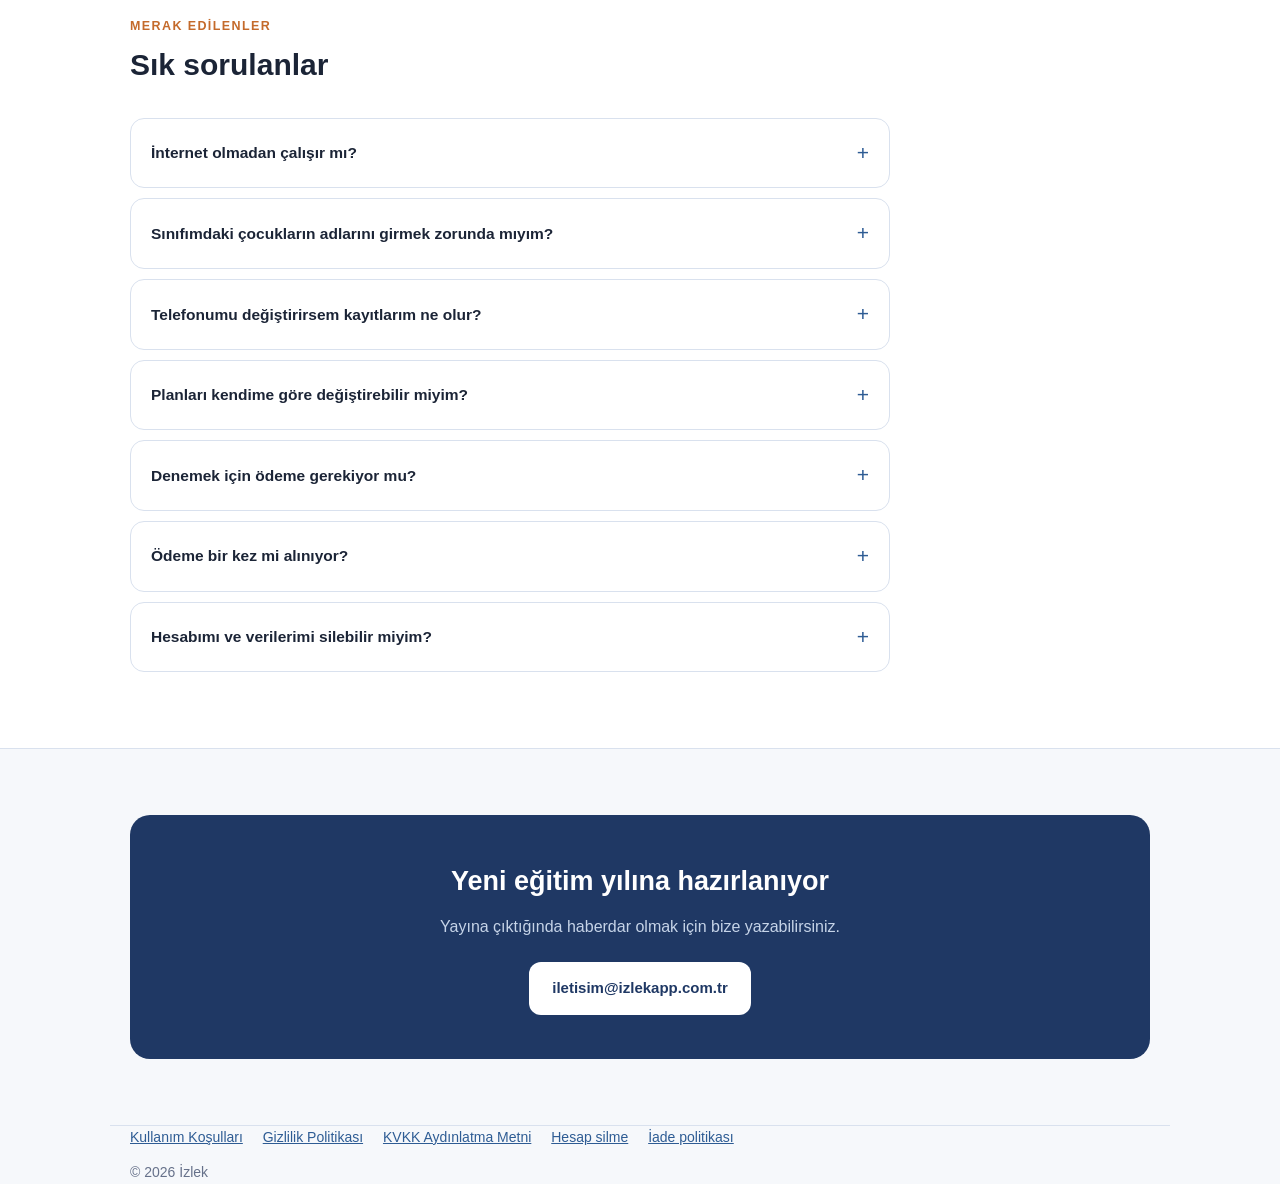
==== commit 6f181d96: "Add files via upload" ====
--- a/index.html
+++ b/index.html
@@ -166,6 +166,26 @@
   .sss details[open] summary::after{content:'–'}
   .sss details p{padding:0 0 17px; margin:0; color:var(--soluk); font-size:15px}
 
+  /* ---------- FİYAT ---------- */
+  .fiyatKart{
+    background:var(--kart); border:1px solid var(--kenar);
+    border-radius:20px; padding:34px 32px; text-align:center;
+    max-width:440px; margin:0 auto;
+  }
+  .fiyatKart .tutar{
+    font-size:clamp(34px,4vw,44px); font-weight:700;
+    color:var(--ana); line-height:1.1;
+  }
+  .fiyatKart .birim{display:block; color:var(--soluk); font-size:15px; margin-top:8px}
+  .fiyatKart .aylik{color:var(--soluk); font-size:14.5px; margin:16px 0 0}
+  .fiyatKart ul{
+    list-style:none; padding:0; margin:22px 0 0; text-align:left;
+    display:grid; gap:9px; font-size:15px;
+  }
+  .fiyatKart li{padding-left:22px; position:relative; color:var(--soluk)}
+  .fiyatKart li::before{content:'✓'; position:absolute; left:0; color:var(--ana)}
+  .bolum.acikZemin .fiyatKart{background:var(--zemin)}
+
   /* ---------- KAPANIŞ ---------- */
   .kapanis{
     background:var(--ana); color:#fff;
@@ -397,7 +417,7 @@
         <h4>Sunucuda duran</h4>
         <ul>
           <li>Adınız ve e-posta adresiniz</li>
-          <li>Abonelik durumunuz</li>
+          <li>Lisans durumunuz</li>
           <li>Bize yazdığınız mesajlar</li>
         </ul>
         <p style="margin:14px 0 0; font-size:14px; color:var(--soluk)">
@@ -433,9 +453,37 @@
 </section>
 
 <!-- =============================================================
+     FİYAT
+     ============================================================= -->
+<section class="bolum acikZemin">
+  <div class="kap">
+    <div class="basligi">
+      <span class="etiket">Fiyat</span>
+      <h2>Tek ödeme, bir eğitim yılı</h2>
+      <p>
+        Aylık abonelik yok, otomatik yenileme yok. Lisans eylülde
+        başlar, temmuz sonunda biter.
+      </p>
+    </div>
+
+    <div class="fiyatKart">
+      <div class="tutar">4.500 ₺</div>
+      <span class="birim">2026-2027 eğitim yılı lisansı</span>
+      <p class="aylik">Aylığa vurulduğunda 375 ₺ · 3 gün ücretsiz deneme</p>
+      <ul>
+        <li>180 günlük plan, 10 aylık plan</li>
+        <li>48 resmî evrak, 52 veli bülteni</li>
+        <li>Uygulandı takibi ve beceri raporu</li>
+        <li>Yıl içinde eklenen içerik ücretsiz</li>
+      </ul>
+    </div>
+  </div>
+</section>
+
+<!-- =============================================================
      NASIL BAŞLANIR
      ============================================================= -->
-<section class="bolum acikZemin">
+<section class="bolum">
   <div class="kap">
     <div class="basligi">
       <span class="etiket">Nasıl başlanır</span>
@@ -471,7 +519,7 @@
 <!-- =============================================================
      SSS
      ============================================================= -->
-<section class="bolum">
+<section class="bolum acikZemin">
   <div class="kap">
     <div class="basligi">
       <span class="etiket">Merak edilenler</span>
@@ -508,6 +556,23 @@
         <p>
           Evet. Her günlük planın üzerinde düzenleme yapabilirsiniz.
           Değişiklikleriniz kaydedilir ve çıktıda yer alır.
+        </p>
+      </details>
+      <details>
+        <summary>Denemek için ödeme gerekiyor mu?</summary>
+        <p>
+          Hayır. E-posta adresinizi doğruladığınızda <b>72 saatlik
+          (3 gün)</b> ücretsiz deneme başlar; kart bilgisi istenmez ve
+          süre dolduğunda kendiliğinden lisans başlamaz.
+        </p>
+      </details>
+      <details>
+        <summary>Ödeme bir kez mi alınıyor?</summary>
+        <p>
+          Evet. Eğitim yılı lisansı tek ödemedir; kendiliğinden
+          yenilenmez. İlk on dört gün içinde gerekçesiz cayabilirsiniz,
+          sonrasında kullanılmayan süre gün hesabıyla iade edilir.
+          Ayrıntılar <a href="/iade.html">iade politikasında</a>.
         </p>
       </details>
       <details>
@@ -540,6 +605,7 @@
 </section>
 
 <footer class="kap">
+  <a href="/kosullar.html">Kullanım Koşulları</a>
   <a href="/gizlilik.html">Gizlilik Politikası</a>
   <a href="/kvkk.html">KVKK Aydınlatma Metni</a>
   <a href="/hesap-silme.html">Hesap silme</a>
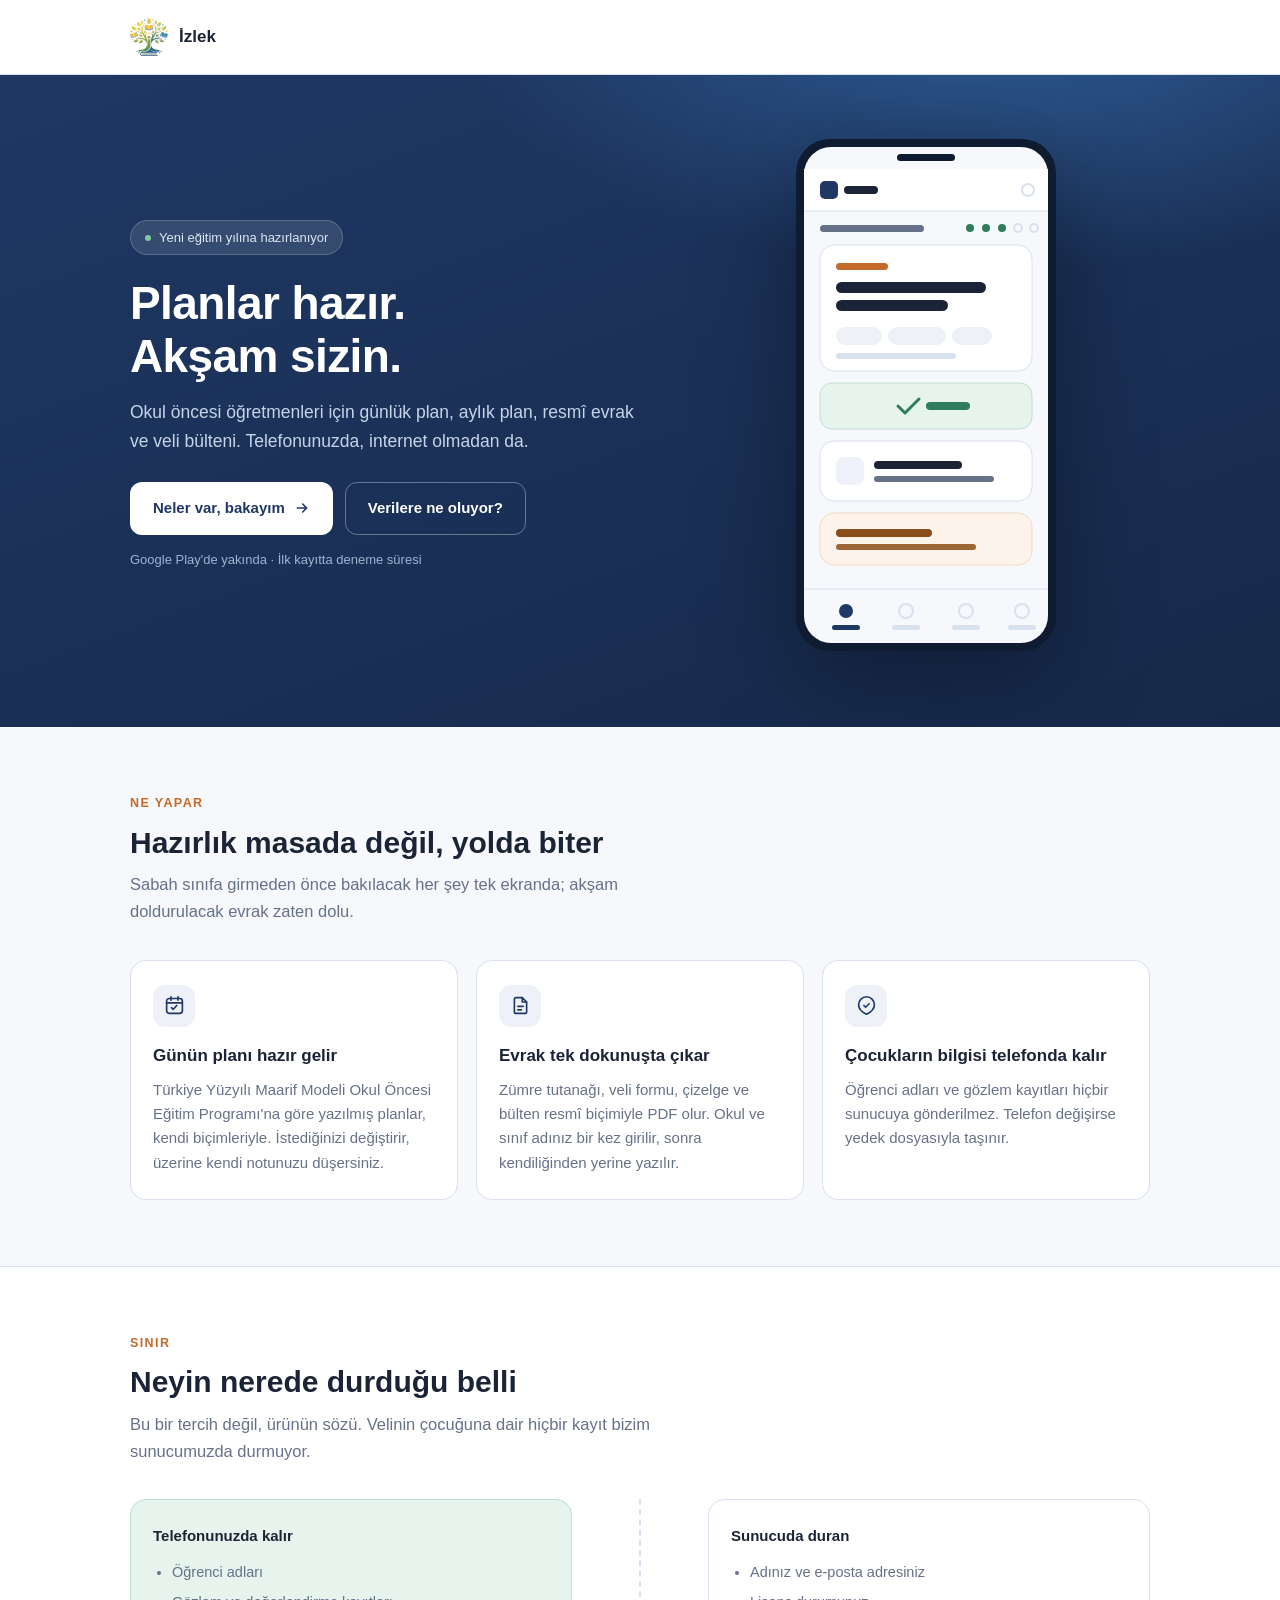
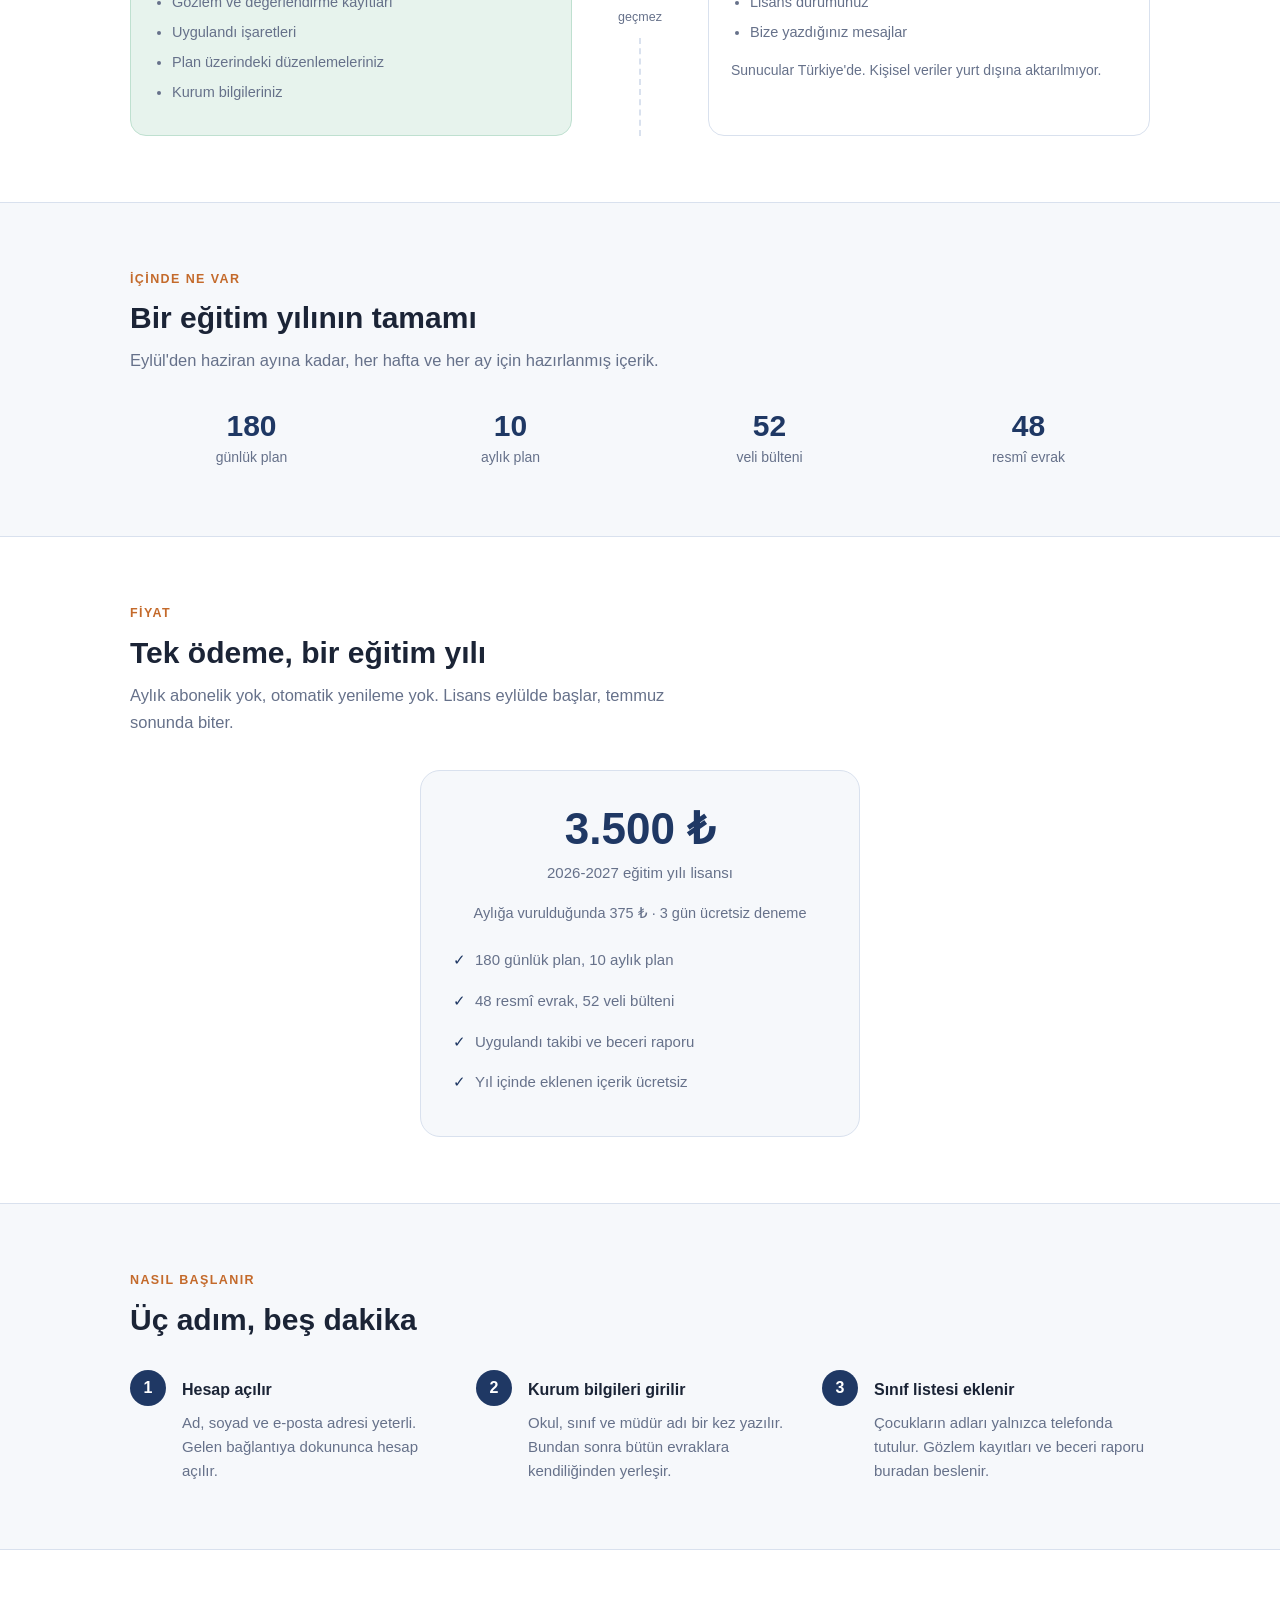
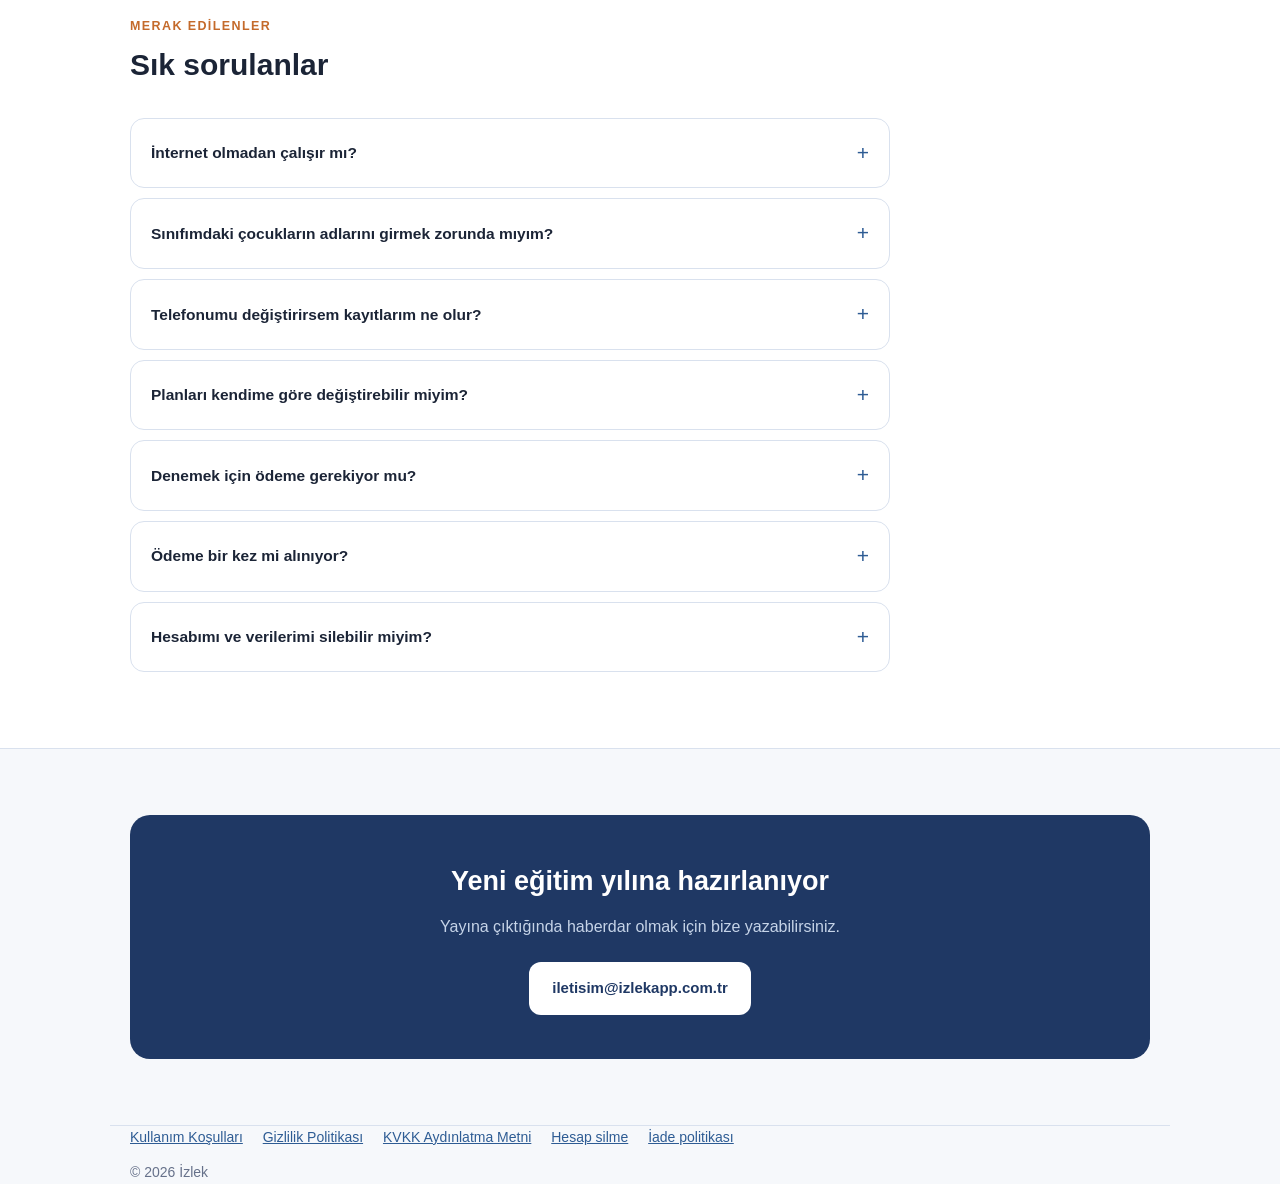
==== commit 2fd78874: "Update index.html" ====
--- a/index.html
+++ b/index.html
@@ -467,7 +467,7 @@
     </div>
 
     <div class="fiyatKart">
-      <div class="tutar">4.500 ₺</div>
+      <div class="tutar">3.500 ₺</div>
       <span class="birim">2026-2027 eğitim yılı lisansı</span>
       <p class="aylik">Aylığa vurulduğunda 375 ₺ · 3 gün ücretsiz deneme</p>
       <ul>
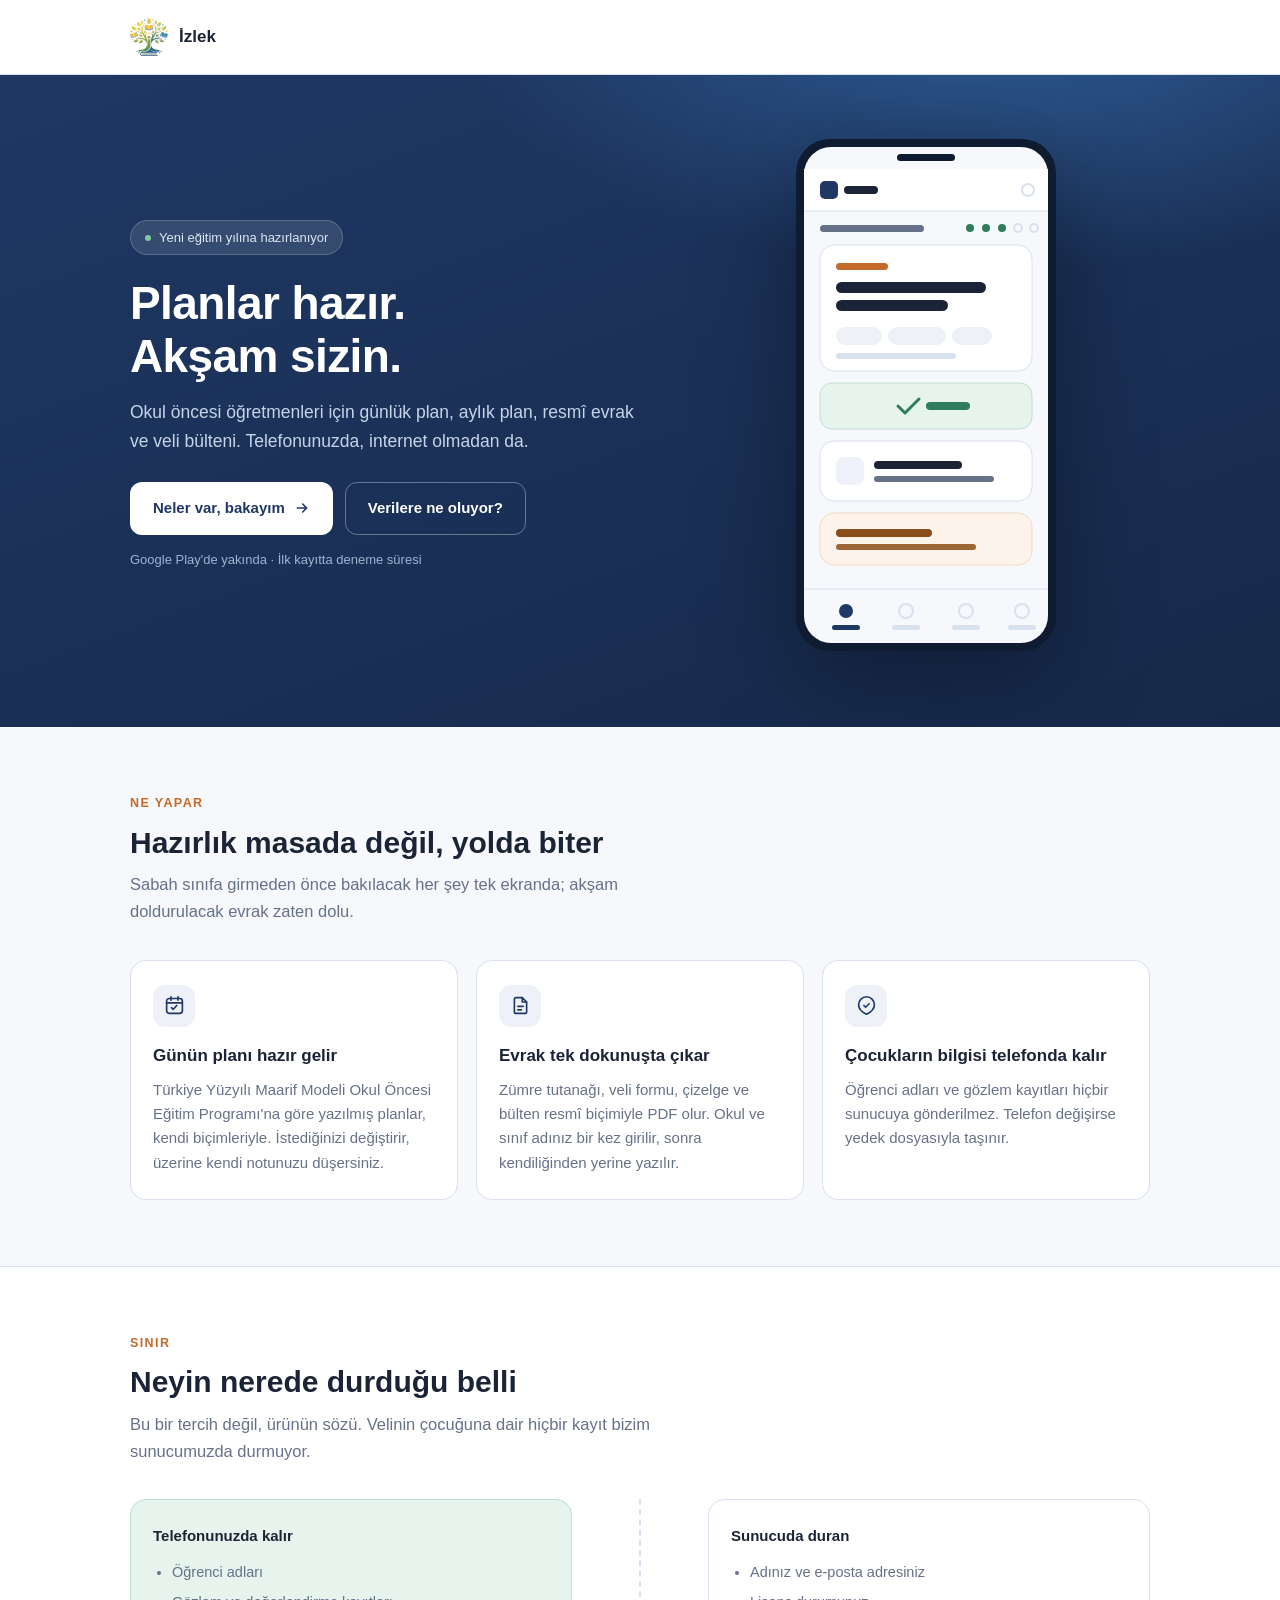
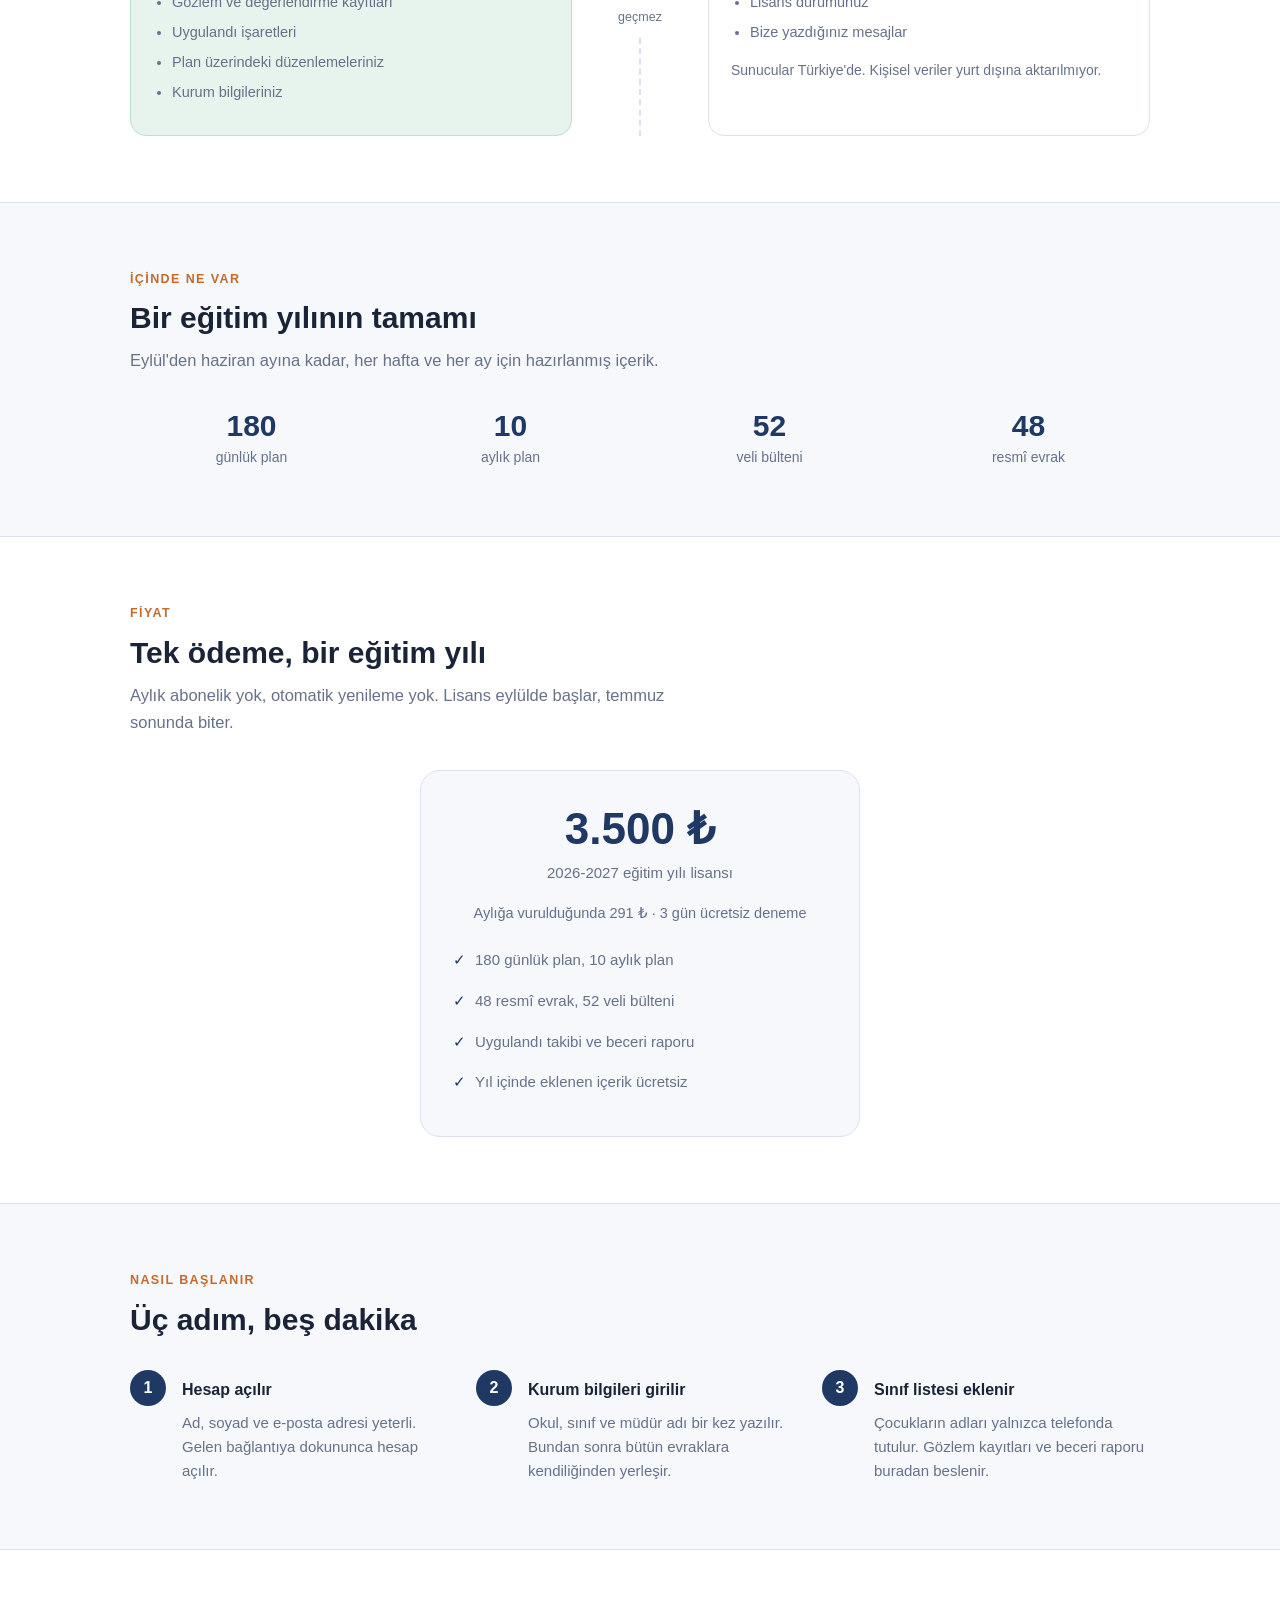
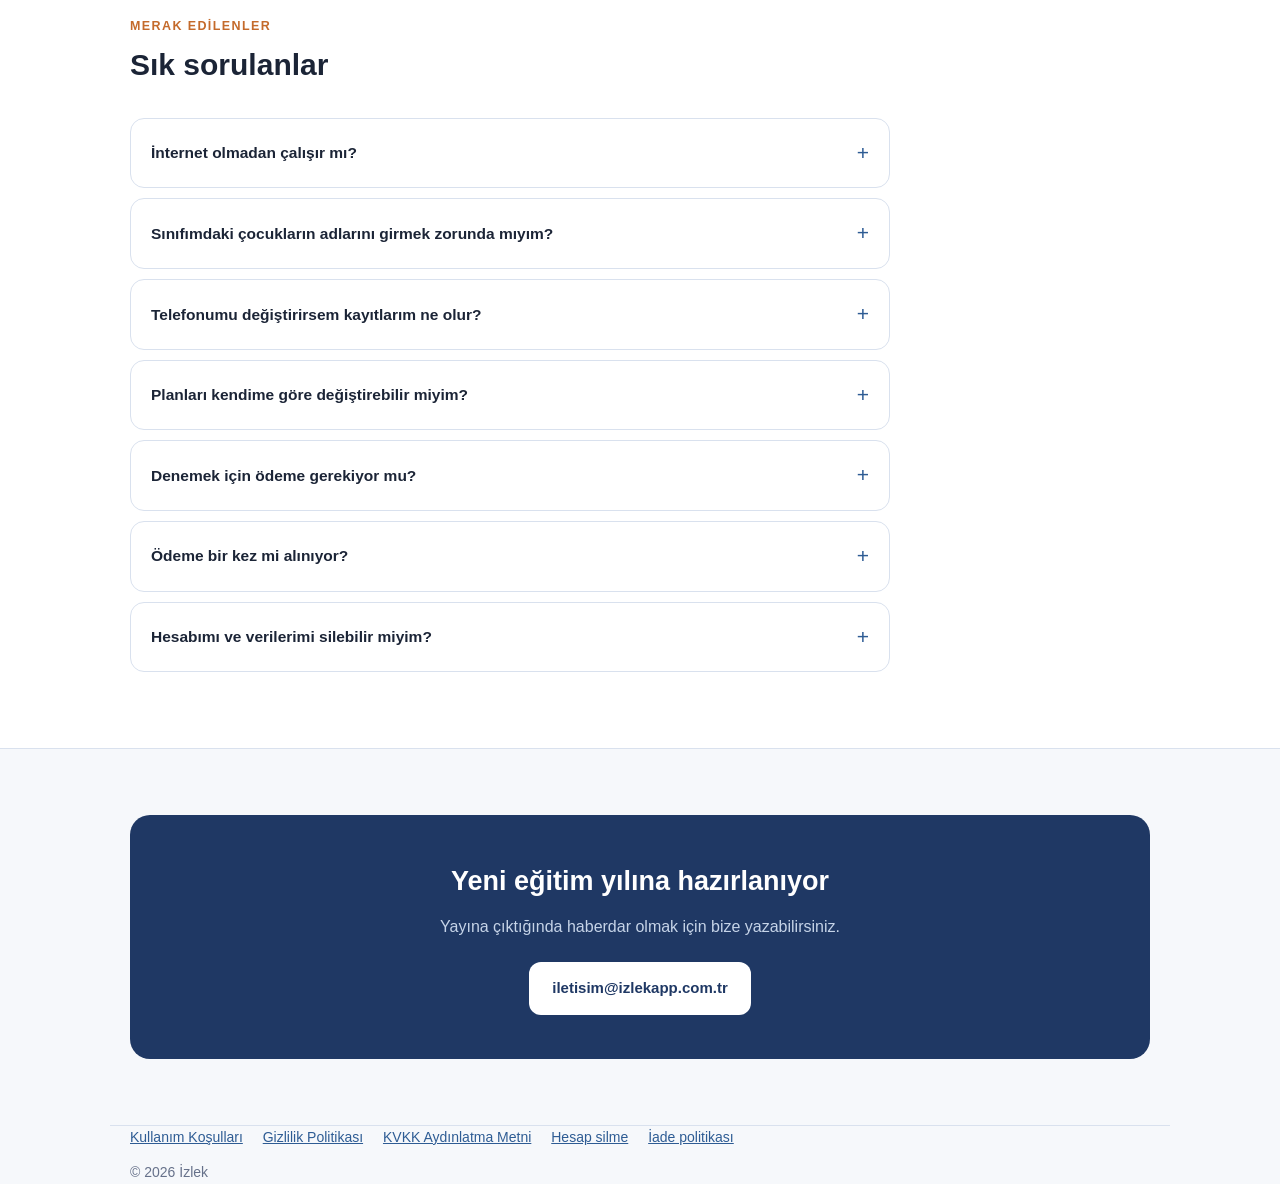
==== commit a8a77d11: "Update monthly fee in index.html" ====
--- a/index.html
+++ b/index.html
@@ -469,7 +469,7 @@
     <div class="fiyatKart">
       <div class="tutar">3.500 ₺</div>
       <span class="birim">2026-2027 eğitim yılı lisansı</span>
-      <p class="aylik">Aylığa vurulduğunda 375 ₺ · 3 gün ücretsiz deneme</p>
+      <p class="aylik">Aylığa vurulduğunda 291 ₺ · 3 gün ücretsiz deneme</p>
       <ul>
         <li>180 günlük plan, 10 aylık plan</li>
         <li>48 resmî evrak, 52 veli bülteni</li>
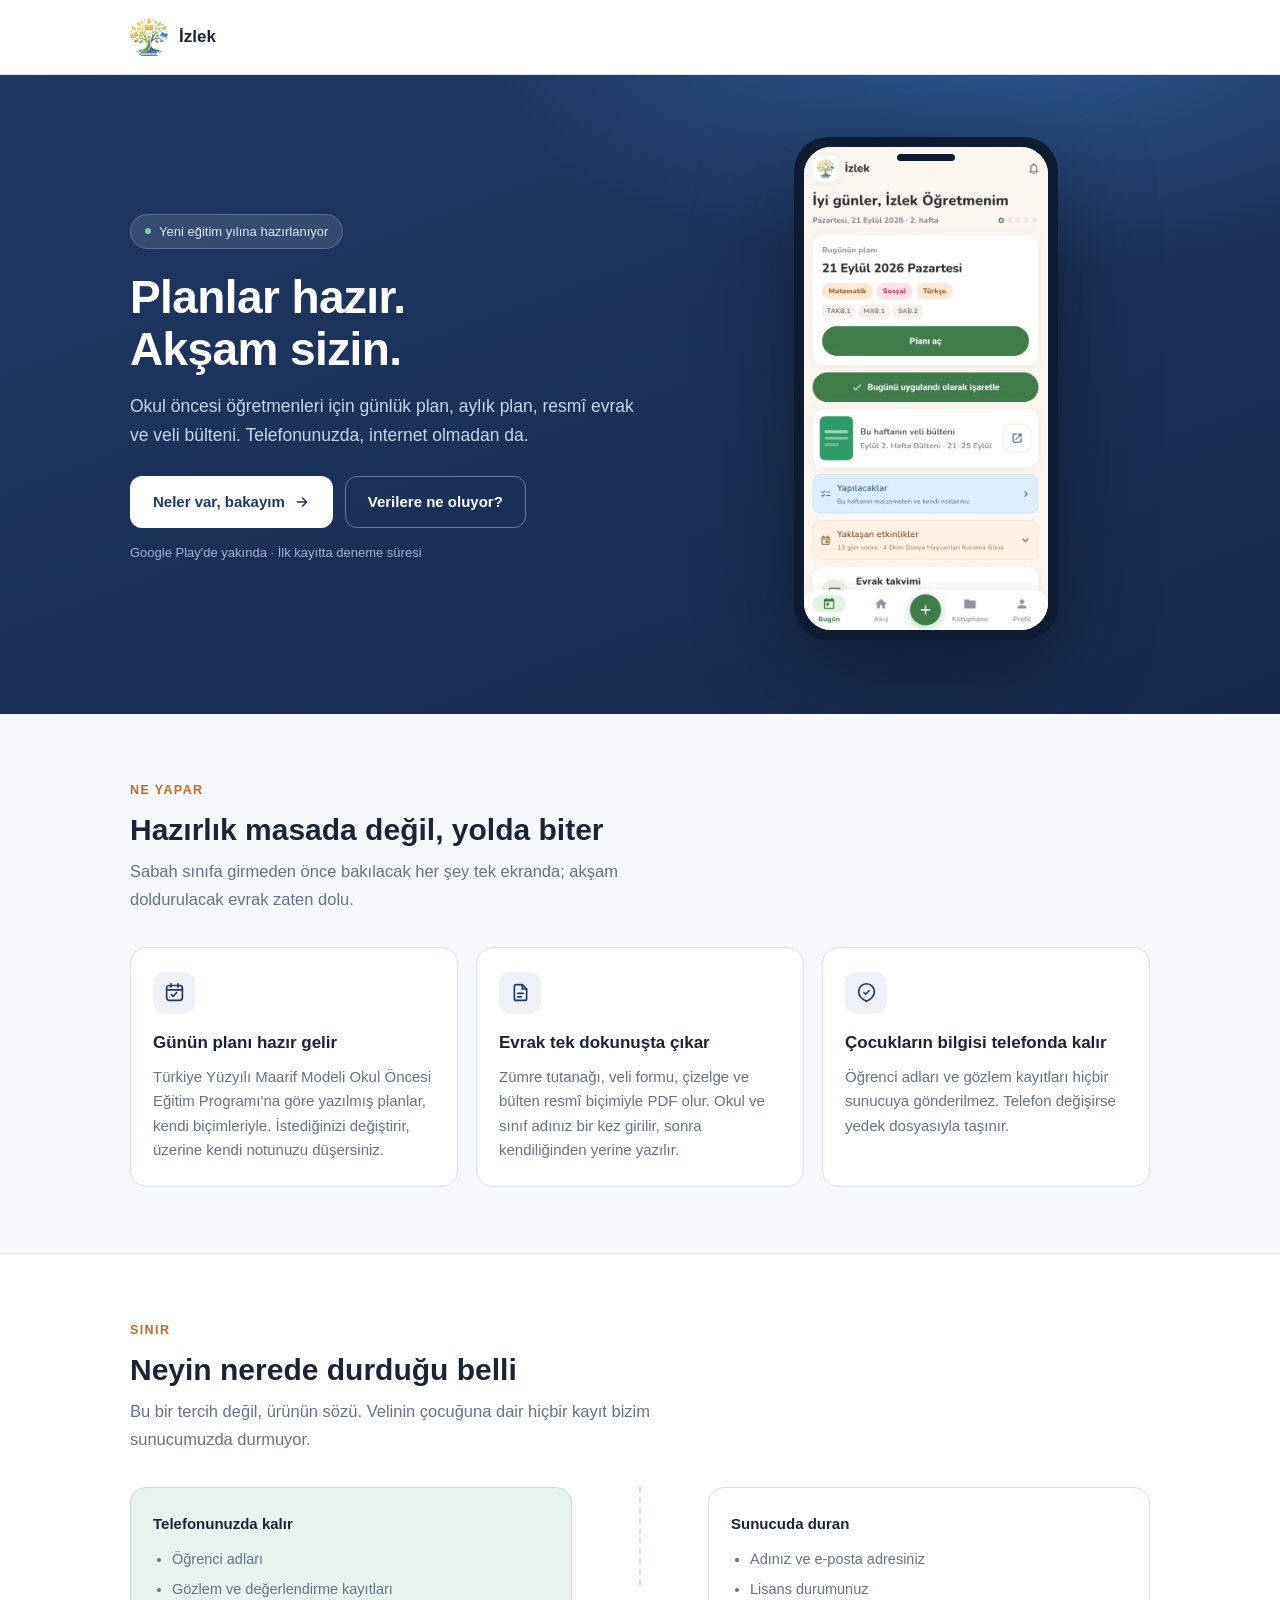
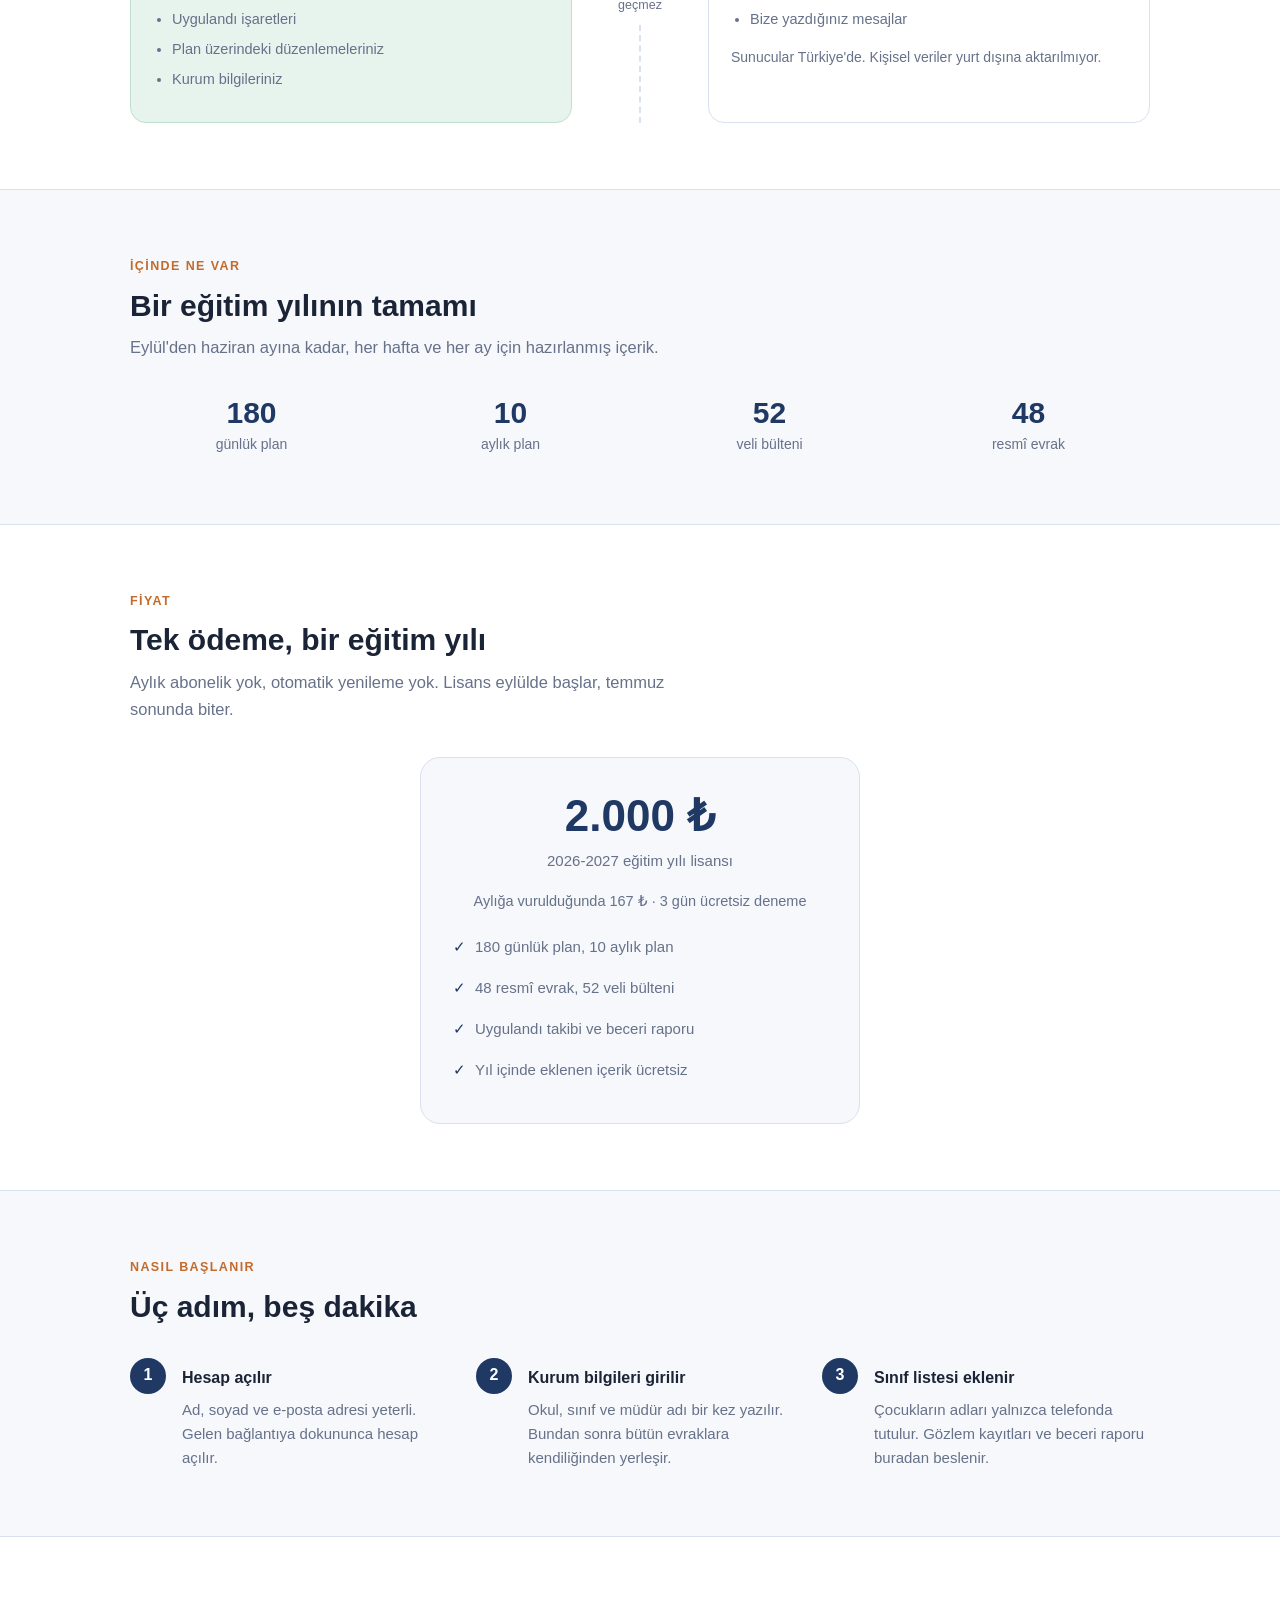
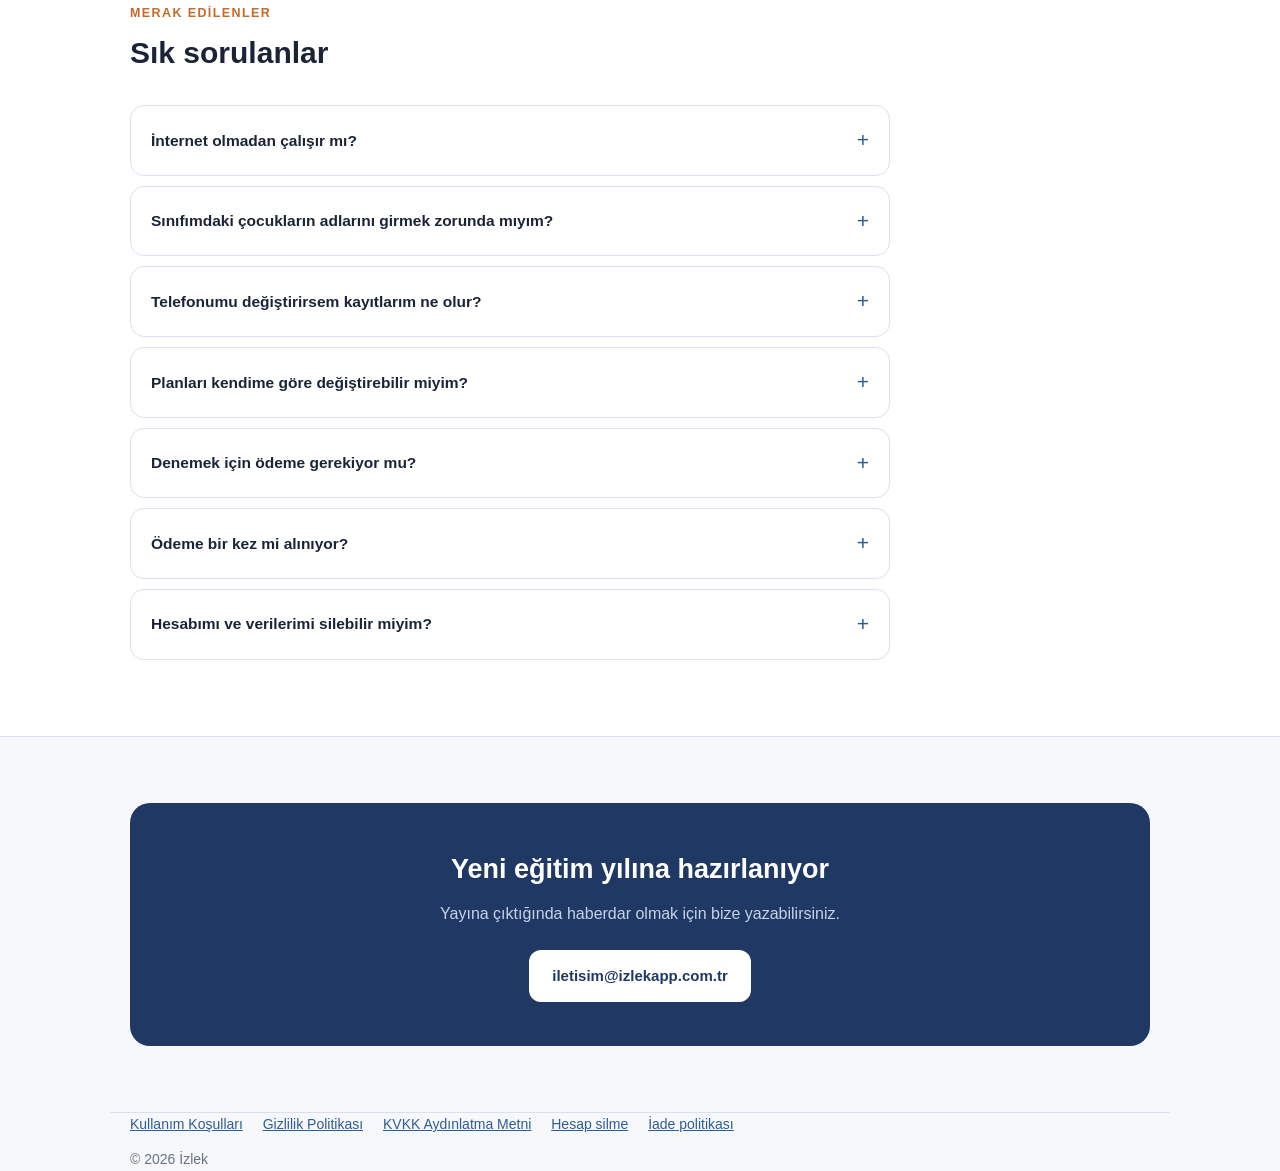
==== commit a9271465: "Add files via upload" ====
--- a/index.html
+++ b/index.html
@@ -80,7 +80,90 @@
   .kucukNot{font-size:13px; color:#9FB4D0; margin:14px 0 0}
 
   /* ---------- TELEFON ---------- */
-  .telefon{justify-self:center; filter:drop-shadow(0 24px 48px rgba(0,0,0,.34))}
+  /*
+    Telefonun içinde **uygulamanın gerçek ekran görüntüleri** duruyor
+    ve ziyaretçi alt çubuktaki sekmelere dokunarak gezinebiliyor.
+
+    Alt çubuğu burada **çizmiyoruz**: uygulamanın kendi çubuğu karenin
+    içinde zaten var. İkinci bir çubuk çizmek, uygulama değiştiğinde
+    sitenin sessizce eskimesi demekti. Site yalnızca o çubuğun üstüne
+    görünmez dokunma alanları koyuyor; hangi sekmenin seçili olduğunu
+    da karenin kendisi söylüyor.
+
+    --telefon-oran: karelerin en-boy oranı. Elle yazılmıyor —
+    `arac/magaza/site_telefon_hazirla.py` görüntüleri üretirken buraya
+    yazıyor. Böylece çerçeve karelerin kendi şekline oturuyor; hangi
+    telefondan çekilirse çekilsin ne ezilme ne kırpılma oluyor.
+  */
+  .telefon{
+    --telefon-oran: 0.5048;
+    /* Alt çubuğun karedeki yüksekliği. Karenin yüzdesi olarak yazılı
+       ki farklı yoğunluktaki telefonlarda da denk gelsin.
+       Çubuk karede %6.6 yer kaplıyor; alan bilerek biraz yüksek
+       tutuluyor ki küçük ekranda parmak çubuğun üstüne denk gelse de
+       sekme değişsin. Fazlası içeriğin üstünü kaplardı. */
+    --sekme-yuksekligi: 9%;
+    justify-self:center; margin:0; width:264px; max-width:100%;
+    filter:drop-shadow(0 24px 48px rgba(0,0,0,.34));
+  }
+  .telefon-govde{
+    background:#0E1B31; border-radius:34px; padding:10px;
+    position:relative;
+  }
+  /* Ekranın üstündeki ada. Kamerayı taklit etmek için değil: bu şerit
+     olmadan çerçeve telefon gibi okunmuyor, boş bir dikdörtgen oluyor. */
+  .telefon-govde::before{
+    content:''; position:absolute; top:17px; left:50%;
+    transform:translateX(-50%);
+    width:58px; height:7px; border-radius:3.5px; background:#0E1B31;
+    z-index:3;
+  }
+  .telefon-ekran{
+    position:relative; overflow:hidden; border-radius:27px;
+    aspect-ratio:var(--telefon-oran);
+    background:#FBF6F0;
+  }
+  .telefon-kare{
+    position:absolute; inset:0; width:100%; height:100%;
+    object-fit:cover; object-position:top;
+    opacity:0; transition:opacity .45s ease;
+  }
+  .telefon-kare.acik{opacity:1}
+
+  /* Dokunma alanları: alt çubuk beş yuvaya bölünüyor —
+     Bugün · Akış · Paylaş · Kütüphane · Profil. Beşi de gerçek
+     (Ozan, Adım 294): ortadaki artı düğmesi önce gizleniyordu, şimdi
+     kendi karesi var. */
+  .telefon-sekmeler{
+    position:absolute; left:0; right:0; bottom:0;
+    height:var(--sekme-yuksekligi);
+    display:grid; grid-template-columns:repeat(5,1fr);
+  }
+  .telefon-sekmeler button{
+    appearance:none; background:transparent; border:0; padding:0;
+    margin:2px; border-radius:10px; cursor:pointer;
+    -webkit-tap-highlight-color:transparent;
+    transition:background .18s ease;
+  }
+  /* Ortadaki yuva bir zamanlar gizliydi ve `display:none` ile
+     ızgaradan çıkarıldığı için kalan dört alan bir yuva sola kayıyor,
+     ziyaretçi "Kütüphane"ye dokunurken Profil'e basıyordu (Adım 281).
+     Beş karenin beş yuvası olunca gizlenecek bir şey kalmadı; kayma
+     ihtimali de kalktı. */
+  .telefon-sekmeler button:hover{background:rgba(31,56,100,.10)}
+  .telefon-sekmeler button:focus-visible{
+    outline:2px solid var(--ana); outline-offset:-2px;
+  }
+  .gizliYazi{
+    position:absolute; width:1px; height:1px; overflow:hidden;
+    clip-path:inset(50%); white-space:nowrap;
+  }
+
+  /* Hareketi azaltılmış tarayıcıda geçiş anında olur; betik de
+     kendiliğinden dönmeyi hiç başlatmaz. */
+  @media (prefers-reduced-motion: reduce){
+    .telefon-kare{transition:none}
+  }
 
   /* ---------- BÖLÜMLER ---------- */
   .bolum{padding:66px 0}
@@ -197,7 +280,7 @@
   @media (max-width:860px){
     .kahraman{padding:44px 0 52px}
     .kahraman .kap{grid-template-columns:1fr; gap:36px}
-    .telefon{order:2; max-width:260px}
+    .telefon{order:2; width:260px}
     .uclu, .adimlar, .sayilar{grid-template-columns:1fr}
     .sayilar{gap:22px}
     .sinir{grid-template-columns:1fr}
@@ -249,69 +332,59 @@
       <p class="kucukNot">Google Play'de yakında · İlk kayıtta deneme süresi</p>
     </div>
 
-    <!-- Uygulamanın Bugün ekranının sadeleştirilmiş hâli.
-         Gerçek ekran görüntüsü değil, çizim: mağaza görselleri
-         hazırlanınca burası onlarla değişecek. -->
-    <svg class="telefon" width="264" height="516" viewBox="0 0 264 516"
-         xmlns="http://www.w3.org/2000/svg" role="img"
-         aria-label="İzlek uygulamasının Bugün ekranının çizimi">
-      <rect x="2" y="2" width="260" height="512" rx="34" fill="#0E1B31"/>
-      <rect x="10" y="10" width="244" height="496" rx="27" fill="#F6F8FB"/>
-      <rect x="103" y="17" width="58" height="7" rx="3.5" fill="#0E1B31"/>
-
-      <!-- üst çubuk -->
-      <rect x="10" y="32" width="244" height="42" fill="#FFFFFF"/>
-      <rect x="26" y="44" width="18" height="18" rx="5" fill="#1F3864"/>
-      <rect x="50" y="49" width="34" height="8" rx="4" fill="#1B2436"/>
-      <circle cx="234" cy="53" r="6" fill="none" stroke="#D9E1EE" stroke-width="2"/>
-      <line x1="10" y1="74" x2="254" y2="74" stroke="#D9E1EE" stroke-width="1"/>
-
-      <!-- tarih şeridi -->
-      <rect x="26" y="88" width="104" height="7" rx="3.5" fill="#66718A"/>
-      <circle cx="176" cy="91" r="4" fill="#2F7D5D"/>
-      <circle cx="192" cy="91" r="4" fill="#2F7D5D"/>
-      <circle cx="208" cy="91" r="4" fill="#2F7D5D"/>
-      <circle cx="224" cy="91" r="4" fill="none" stroke="#D9E1EE" stroke-width="2"/>
-      <circle cx="240" cy="91" r="4" fill="none" stroke="#D9E1EE" stroke-width="2"/>
-
-      <!-- plan kartı -->
-      <rect x="26" y="108" width="212" height="126" rx="14" fill="#FFFFFF" stroke="#D9E1EE"/>
-      <rect x="42" y="126" width="52" height="7" rx="3.5" fill="#C46A2B"/>
-      <rect x="42" y="145" width="150" height="11" rx="5.5" fill="#1B2436"/>
-      <rect x="42" y="163" width="112" height="11" rx="5.5" fill="#1B2436"/>
-      <rect x="42" y="190" width="46" height="18" rx="9" fill="#EEF2F8"/>
-      <rect x="94" y="190" width="58" height="18" rx="9" fill="#EEF2F8"/>
-      <rect x="158" y="190" width="40" height="18" rx="9" fill="#EEF2F8"/>
-      <rect x="42" y="216" width="120" height="6" rx="3" fill="#D9E1EE"/>
-
-      <!-- uygulandı düğmesi -->
-      <rect x="26" y="246" width="212" height="46" rx="12" fill="#E7F3ED" stroke="#BFE0D0"/>
-      <path d="M104 269l7 7 14-14" fill="none" stroke="#2F7D5D"
-            stroke-width="3" stroke-linecap="round" stroke-linejoin="round"/>
-      <rect x="132" y="265" width="44" height="8" rx="4" fill="#2F7D5D"/>
-
-      <!-- bülten satırı -->
-      <rect x="26" y="304" width="212" height="60" rx="14" fill="#FFFFFF" stroke="#D9E1EE"/>
-      <rect x="42" y="320" width="28" height="28" rx="8" fill="#EEF2F8"/>
-      <rect x="80" y="324" width="88" height="8" rx="4" fill="#1B2436"/>
-      <rect x="80" y="339" width="120" height="6" rx="3" fill="#66718A"/>
-
-      <!-- yaklaşan hafta -->
-      <rect x="26" y="376" width="212" height="52" rx="14" fill="#FDF3EA" stroke="#F0DCC4"/>
-      <rect x="42" y="392" width="96" height="8" rx="4" fill="#8A4E1C"/>
-      <rect x="42" y="407" width="140" height="6" rx="3" fill="#9C6636"/>
-
-      <!-- alt menü -->
-      <line x1="10" y1="452" x2="254" y2="452" stroke="#D9E1EE" stroke-width="1"/>
-      <circle cx="52" cy="474" r="7" fill="#1F3864"/>
-      <circle cx="112" cy="474" r="7" fill="none" stroke="#D9E1EE" stroke-width="2"/>
-      <circle cx="172" cy="474" r="7" fill="none" stroke="#D9E1EE" stroke-width="2"/>
-      <circle cx="228" cy="474" r="7" fill="none" stroke="#D9E1EE" stroke-width="2"/>
-      <rect x="38" y="488" width="28" height="5" rx="2.5" fill="#1F3864"/>
-      <rect x="98" y="488" width="28" height="5" rx="2.5" fill="#D9E1EE"/>
-      <rect x="158" y="488" width="28" height="5" rx="2.5" fill="#D9E1EE"/>
-      <rect x="214" y="488" width="28" height="5" rx="2.5" fill="#D9E1EE"/>
-    </svg>
+    <!-- Telefonun içinde uygulamanın gerçek ekranları var.
+         Kareler `arac/magaza/site_telefon_hazirla.py` ile üretiliyor;
+         yeni sürüm çekildiğinde dosyalar değişiyor, bu işaretleme
+         aynı kalıyor. -->
+    <figure class="telefon">
+      <div class="telefon-govde">
+        <div class="telefon-ekran">
+          <img class="telefon-kare acik" id="kare-bugun"
+               src="/telefon-bugun.webp"
+               alt="Bugün ekranı: günün planı, uygulandı işareti ve yaklaşan etkinlikler"
+               fetchpriority="high" decoding="async">
+          <img class="telefon-kare" id="kare-akis"
+               src="/telefon-akis.webp"
+               alt="Akış ekranı: öğretmenlerin paylaştığı etkinlikler"
+               loading="lazy" decoding="async">
+          <img class="telefon-kare" id="kare-paylas"
+               src="/telefon-paylas.webp"
+               alt="Yeni paylaşım ekranı: etkinlik fotoğrafı, açıklama ve etiketler"
+               loading="lazy" decoding="async">
+          <img class="telefon-kare" id="kare-kutuphane"
+               src="/telefon-kutuphane.webp"
+               alt="Kütüphane ekranı: aylık planlar, resmî evraklar ve veli bültenleri"
+               loading="lazy" decoding="async">
+          <img class="telefon-kare" id="kare-profil"
+               src="/telefon-profil.webp"
+               alt="Profil ekranı: lisans, sınıf bilgileri ve yedekleme"
+               loading="lazy" decoding="async">
+
+          <!-- Alt çubuğun üstündeki görünmez dokunma alanları.
+               Beş yuva, beş kare; hepsi tıklanabilir. -->
+          <div class="telefon-sekmeler" id="telefonSekmeler">
+            <button type="button" data-kare="kare-bugun" aria-pressed="true">
+              <span class="gizliYazi">Bugün ekranını göster</span>
+            </button>
+            <button type="button" data-kare="kare-akis" aria-pressed="false">
+              <span class="gizliYazi">Akış ekranını göster</span>
+            </button>
+            <button type="button" data-kare="kare-paylas" aria-pressed="false">
+              <span class="gizliYazi">Paylaşım ekranını göster</span>
+            </button>
+            <button type="button" data-kare="kare-kutuphane" aria-pressed="false">
+              <span class="gizliYazi">Kütüphane ekranını göster</span>
+            </button>
+            <button type="button" data-kare="kare-profil" aria-pressed="false">
+              <span class="gizliYazi">Profil ekranını göster</span>
+            </button>
+          </div>
+        </div>
+      </div>
+      <figcaption class="gizliYazi">
+        İzlek uygulamasının Bugün, Akış, Kütüphane ve Profil ekranları.
+      </figcaption>
+    </figure>
   </div>
 </section>
 
@@ -467,9 +540,9 @@
     </div>
 
     <div class="fiyatKart">
-      <div class="tutar">3.500 ₺</div>
+      <div class="tutar">2.000 ₺</div>
       <span class="birim">2026-2027 eğitim yılı lisansı</span>
-      <p class="aylik">Aylığa vurulduğunda 291 ₺ · 3 gün ücretsiz deneme</p>
+      <p class="aylik">Aylığa vurulduğunda 167 ₺ · 3 gün ücretsiz deneme</p>
       <ul>
         <li>180 günlük plan, 10 aylık plan</li>
         <li>48 resmî evrak, 52 veli bülteni</li>
@@ -613,5 +686,76 @@
   <div style="margin-top:12px">© 2026 İzlek</div>
 </footer>
 
+
+<script>
+/* ===================================================================
+   TELEFON — sekmeler ve kendiliğinden dönme
+
+   Ozan (Adım 281): sekmeler tıklanabilir olacak, ziyaretçi
+   dokunmazsa ekranlar kendiliğinden de dönecek.
+
+   Üç şeye dikkat edildi:
+
+   · **Dokunan kişi kontrolü alıyor.** Bir sekmeye dokunulduğu anda
+     dönme duruyor ve bir daha başlamıyor. Ziyaretçi bakmak istediği
+     ekranda dururken görselin altından kayması, elinden bir şey
+     alınması gibi.
+   · **Görünmeyen şey dönmüyor.** Sayfa aşağı kaydırıldığında
+     zamanlayıcı duruyor (IntersectionObserver): görünmeyen bir
+     görsel için pil harcamanın anlamı yok.
+   · **Hareket azaltılmışsa hiç dönmüyor.** Vestibüler rahatsızlığı
+     olan ziyaretçi için kendiliğinden hareket eden bir görsel
+     rahatsızlık kaynağı; sekmeler yine çalışıyor.
+   =================================================================== */
+(function () {
+  var kap = document.getElementById('telefonSekmeler');
+  if (!kap) return;
+
+  var dugmeler = [].slice.call(kap.querySelectorAll('button[data-kare]'));
+  if (dugmeler.length === 0) return;
+
+  var sira = 0;
+  var zaman = null;
+  var elDegdi = false;
+
+  function goster(i) {
+    sira = (i + dugmeler.length) % dugmeler.length;
+    dugmeler.forEach(function (d, k) {
+      var kare = document.getElementById(d.getAttribute('data-kare'));
+      if (kare) kare.classList.toggle('acik', k === sira);
+      d.setAttribute('aria-pressed', k === sira ? 'true' : 'false');
+    });
+  }
+
+  function basla() {
+    if (elDegdi || zaman) return;
+    zaman = setInterval(function () { goster(sira + 1); }, 4500);
+  }
+
+  function dur() {
+    if (zaman) { clearInterval(zaman); zaman = null; }
+  }
+
+  dugmeler.forEach(function (d, k) {
+    d.addEventListener('click', function () {
+      elDegdi = true;   // kontrol ziyaretçide; bir daha dönmüyor
+      dur();
+      goster(k);
+    });
+  });
+
+  var azHareket = window.matchMedia
+    && window.matchMedia('(prefers-reduced-motion: reduce)').matches;
+  if (azHareket) return;
+
+  if ('IntersectionObserver' in window) {
+    new IntersectionObserver(function (girisler) {
+      girisler[0].isIntersecting ? basla() : dur();
+    }, { threshold: 0.35 }).observe(kap);
+  } else {
+    basla();
+  }
+})();
+</script>
 </body>
 </html>
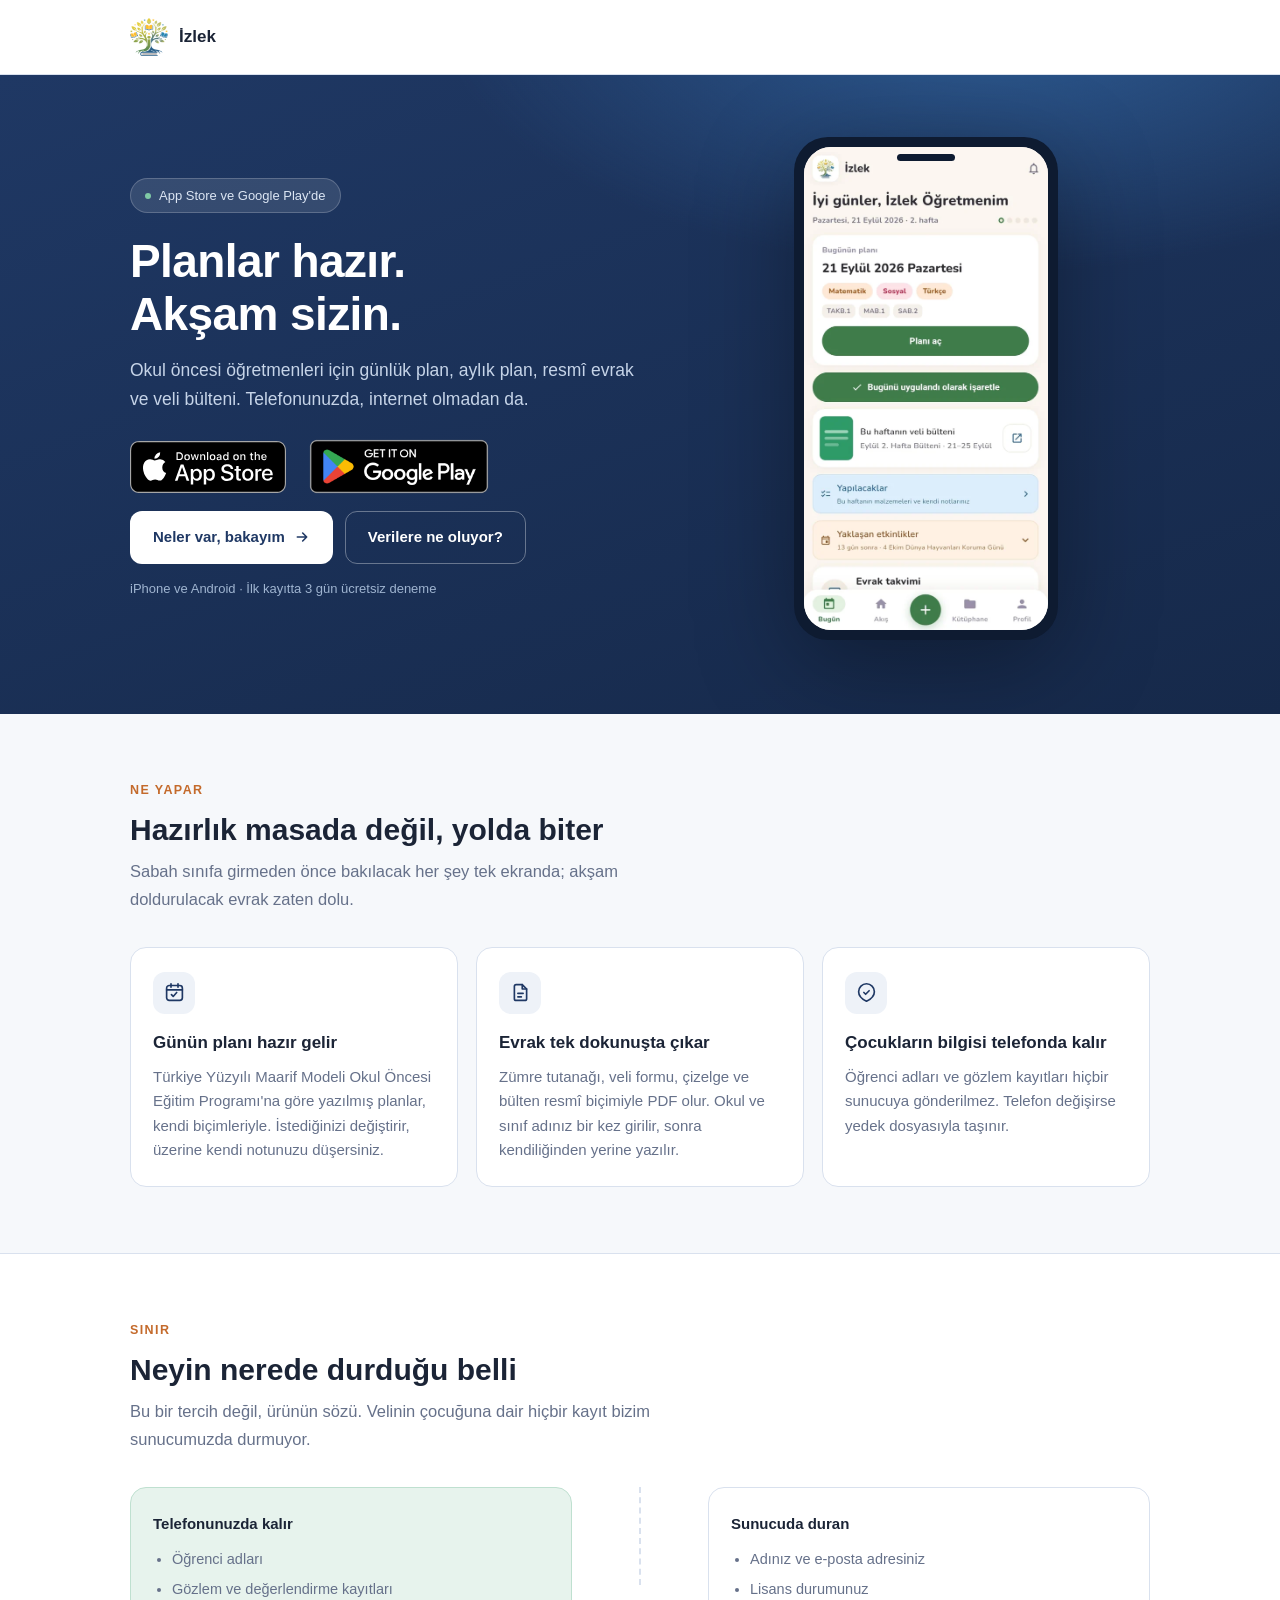
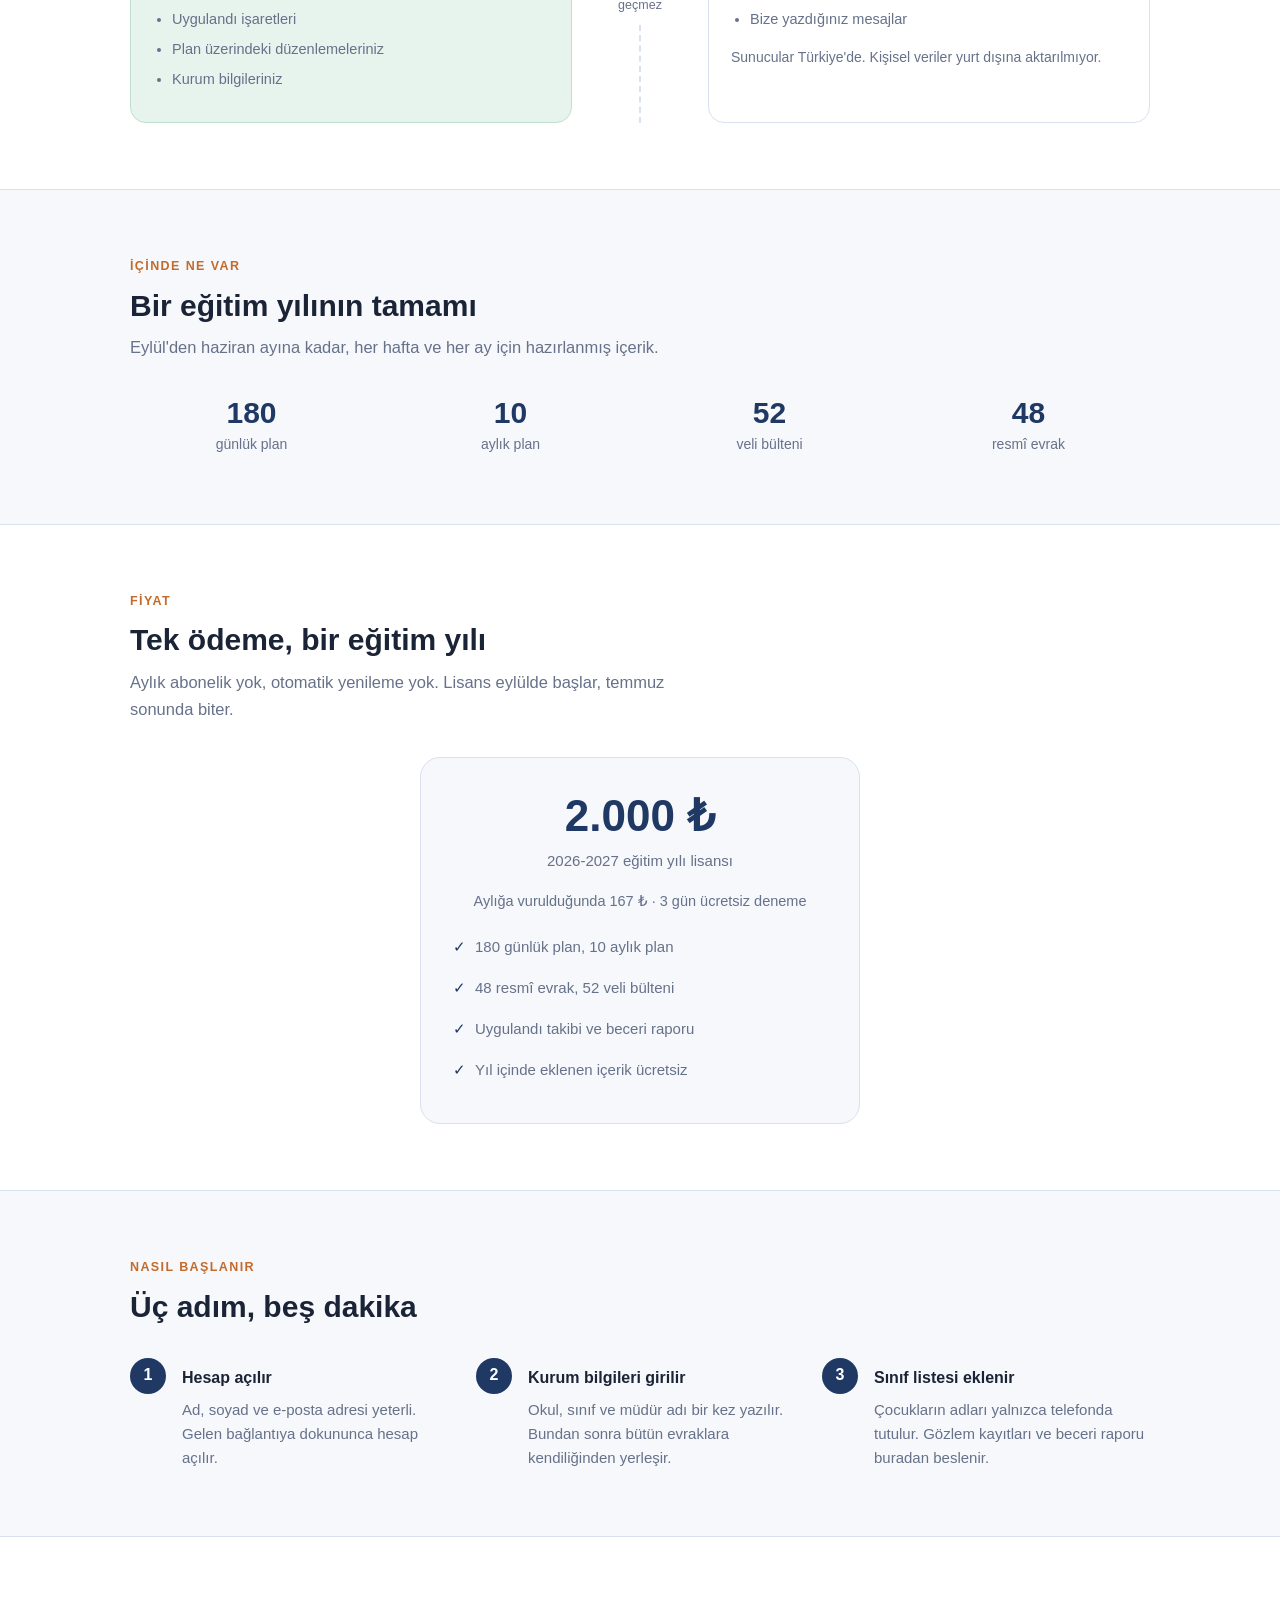
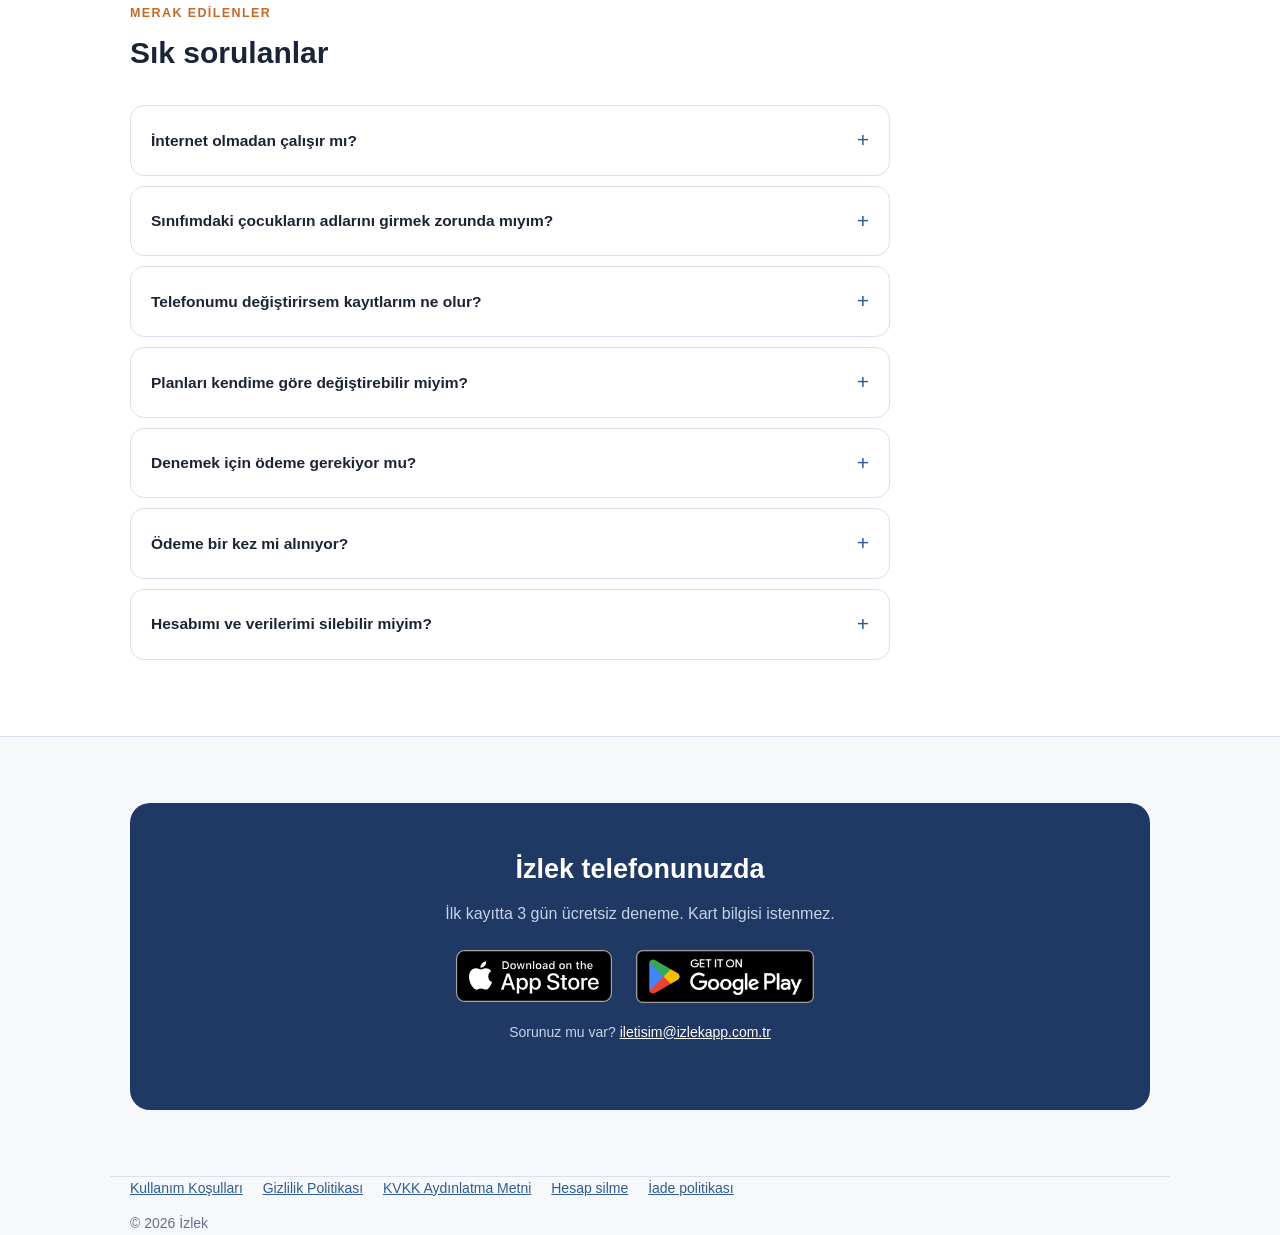
==== commit fede9967: "Add files via upload" ====
--- a/index.html
+++ b/index.html
@@ -79,6 +79,18 @@
   .dugme.bos{border-color:rgba(255,255,255,.34); color:#fff}
   .kucukNot{font-size:13px; color:#9FB4D0; margin:14px 0 0}
 
+  /* Mağaza rozetleri (10 Ekim 2026): resmî Apple ve Google rozetleri.
+     Google'ın PNG'sinde kendi boşluğu var; görünür yükseklikleri eşit
+     olsun diye büyütülüp kenarları geri çekiliyor. */
+  .magaza{display:flex; flex-wrap:wrap; gap:14px; align-items:center; margin:0 0 18px}
+  .magaza a{display:inline-flex; line-height:0; border-radius:10px}
+  .magaza a:focus-visible{outline:2px solid #fff; outline-offset:3px}
+  .magaza img.apple{height:52px; width:auto}
+  .magaza img.google{height:79px; width:auto; margin:-13px -3px}
+  .kapanis .magaza{justify-content:center; margin:0 0 18px}
+  .kapanis .iletisim{color:#C6D4E8; font-size:14px}
+  .kapanis .iletisim a{color:#fff}
+
   /* ---------- TELEFON ---------- */
   /*
     Telefonun içinde **uygulamanın gerçek ekran görüntüleri** duruyor
@@ -313,12 +325,22 @@
 <section class="kahraman">
   <div class="kap">
     <div>
-      <div class="rozet"><span></span> Yeni eğitim yılına hazırlanıyor</div>
+      <div class="rozet"><span></span> App Store ve Google Play'de</div>
       <h1>Planlar hazır.<br>Akşam sizin.</h1>
       <p class="alt">
         Okul öncesi öğretmenleri için günlük plan, aylık plan, resmî
         evrak ve veli bülteni. Telefonunuzda, internet olmadan da.
       </p>
+      <div class="magaza">
+        <a href="https://apps.apple.com/tr/app/id6811076580" rel="noopener">
+          <img class="apple" src="/app-store-rozet.svg" width="156" height="52"
+               alt="App Store'dan indirin">
+        </a>
+        <a href="https://play.google.com/store/apps/details?id=tr.com.izlekapp" rel="noopener">
+          <img class="google" src="/google-play-rozet.png" width="204" height="79"
+               alt="Google Play'den indirin">
+        </a>
+      </div>
       <div class="dugmeler">
         <a class="dugme dolu" href="#nedir">
           Neler var, bakayım
@@ -329,7 +351,7 @@
         </a>
         <a class="dugme bos" href="#mahremiyet">Verilere ne oluyor?</a>
       </div>
-      <p class="kucukNot">Google Play'de yakında · İlk kayıtta deneme süresi</p>
+      <p class="kucukNot">iPhone ve Android · İlk kayıtta 3 gün ücretsiz deneme</p>
     </div>
 
     <!-- Telefonun içinde uygulamanın gerçek ekranları var.
@@ -666,13 +688,23 @@
 <section class="bolum">
   <div class="kap">
     <div class="kapanis">
-      <h2>Yeni eğitim yılına hazırlanıyor</h2>
+      <h2>İzlek telefonunuzda</h2>
       <p>
-        Yayına çıktığında haberdar olmak için bize yazabilirsiniz.
+        İlk kayıtta 3 gün ücretsiz deneme. Kart bilgisi istenmez.
       </p>
-      <a class="dugme dolu" href="mailto:iletisim@izlekapp.com.tr?subject=%C4%B0zlek%20hakk%C4%B1nda">
-        iletisim@izlekapp.com.tr
+      <div class="magaza">
+      <a href="https://apps.apple.com/tr/app/id6811076580" rel="noopener">
+        <img class="apple" src="/app-store-rozet.svg" width="156" height="52"
+             alt="App Store'dan indirin">
       </a>
+      <a href="https://play.google.com/store/apps/details?id=tr.com.izlekapp" rel="noopener">
+        <img class="google" src="/google-play-rozet.png" width="204" height="79"
+             alt="Google Play'den indirin">
+      </a>
+    </div>
+      <p class="iletisim">Sorunuz mu var?
+        <a href="mailto:iletisim@izlekapp.com.tr?subject=%C4%B0zlek%20hakk%C4%B1nda">iletisim@izlekapp.com.tr</a>
+      </p>
     </div>
   </div>
 </section>
